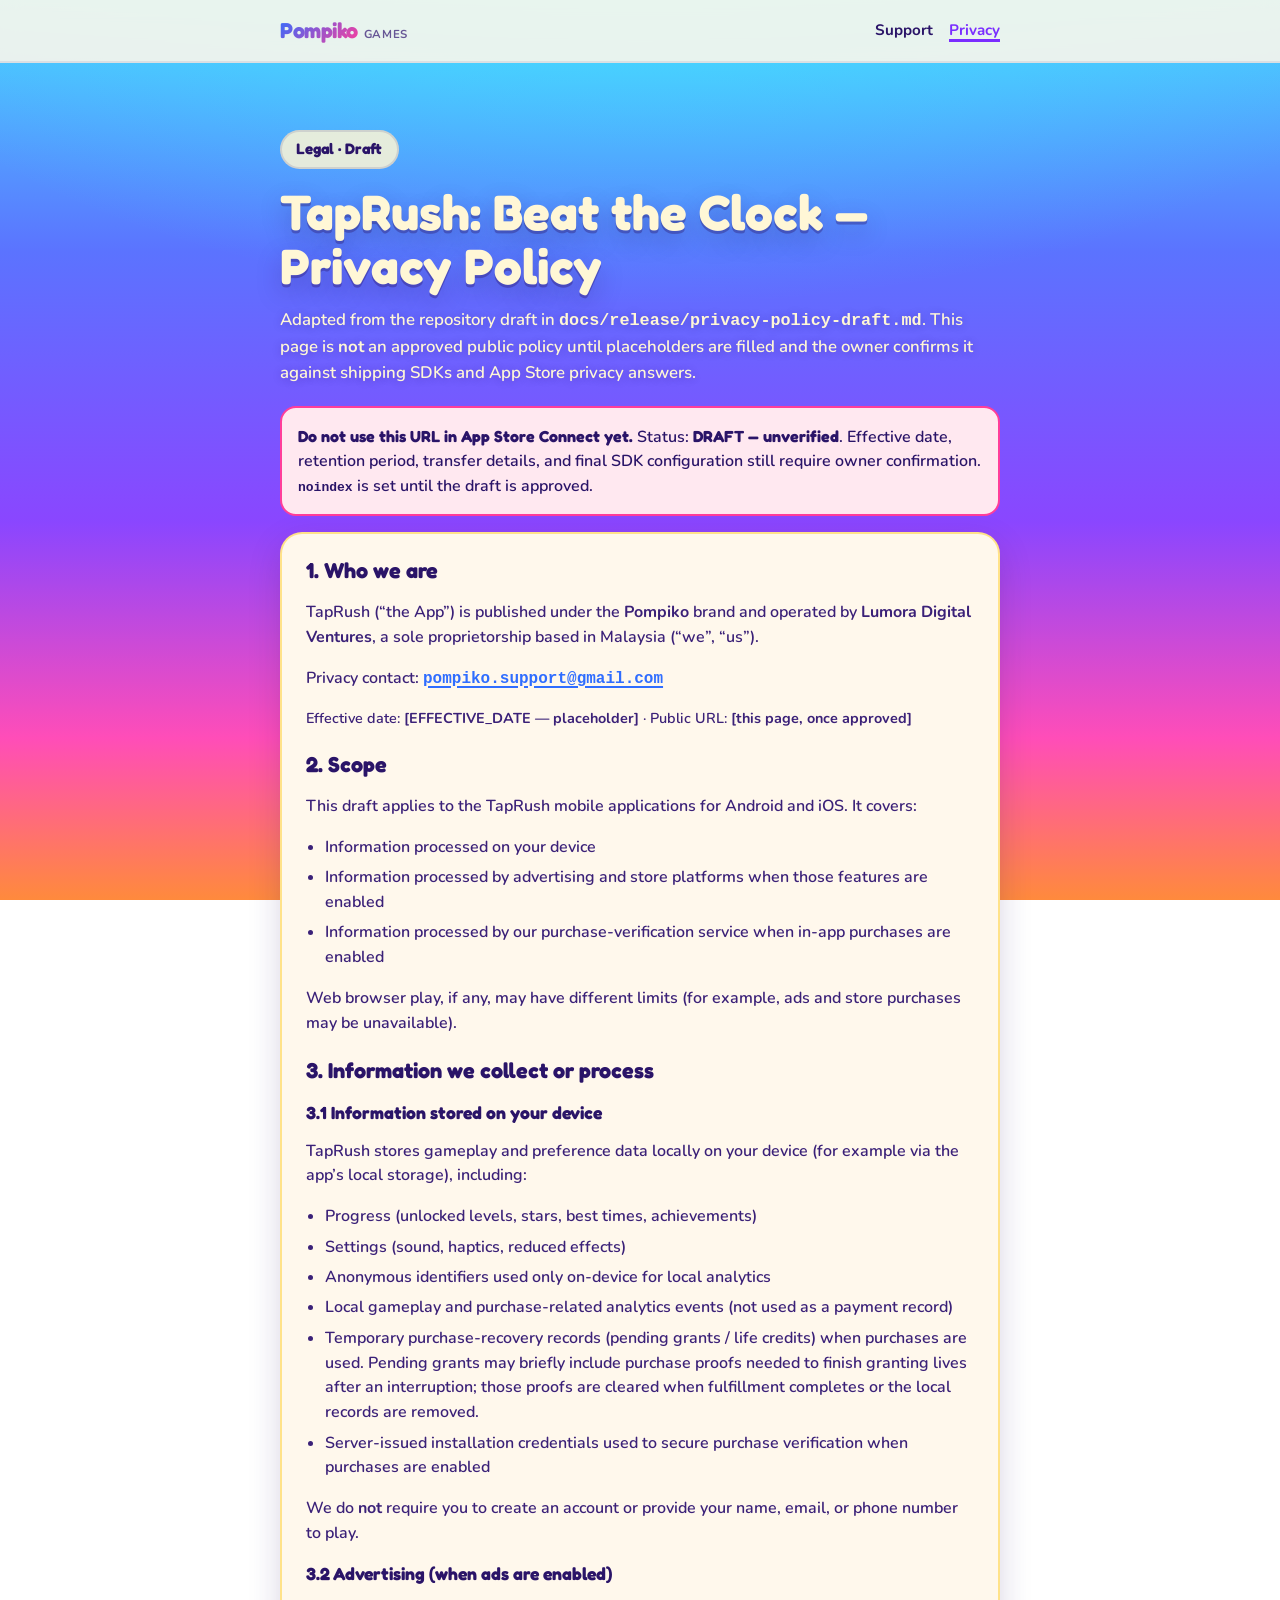
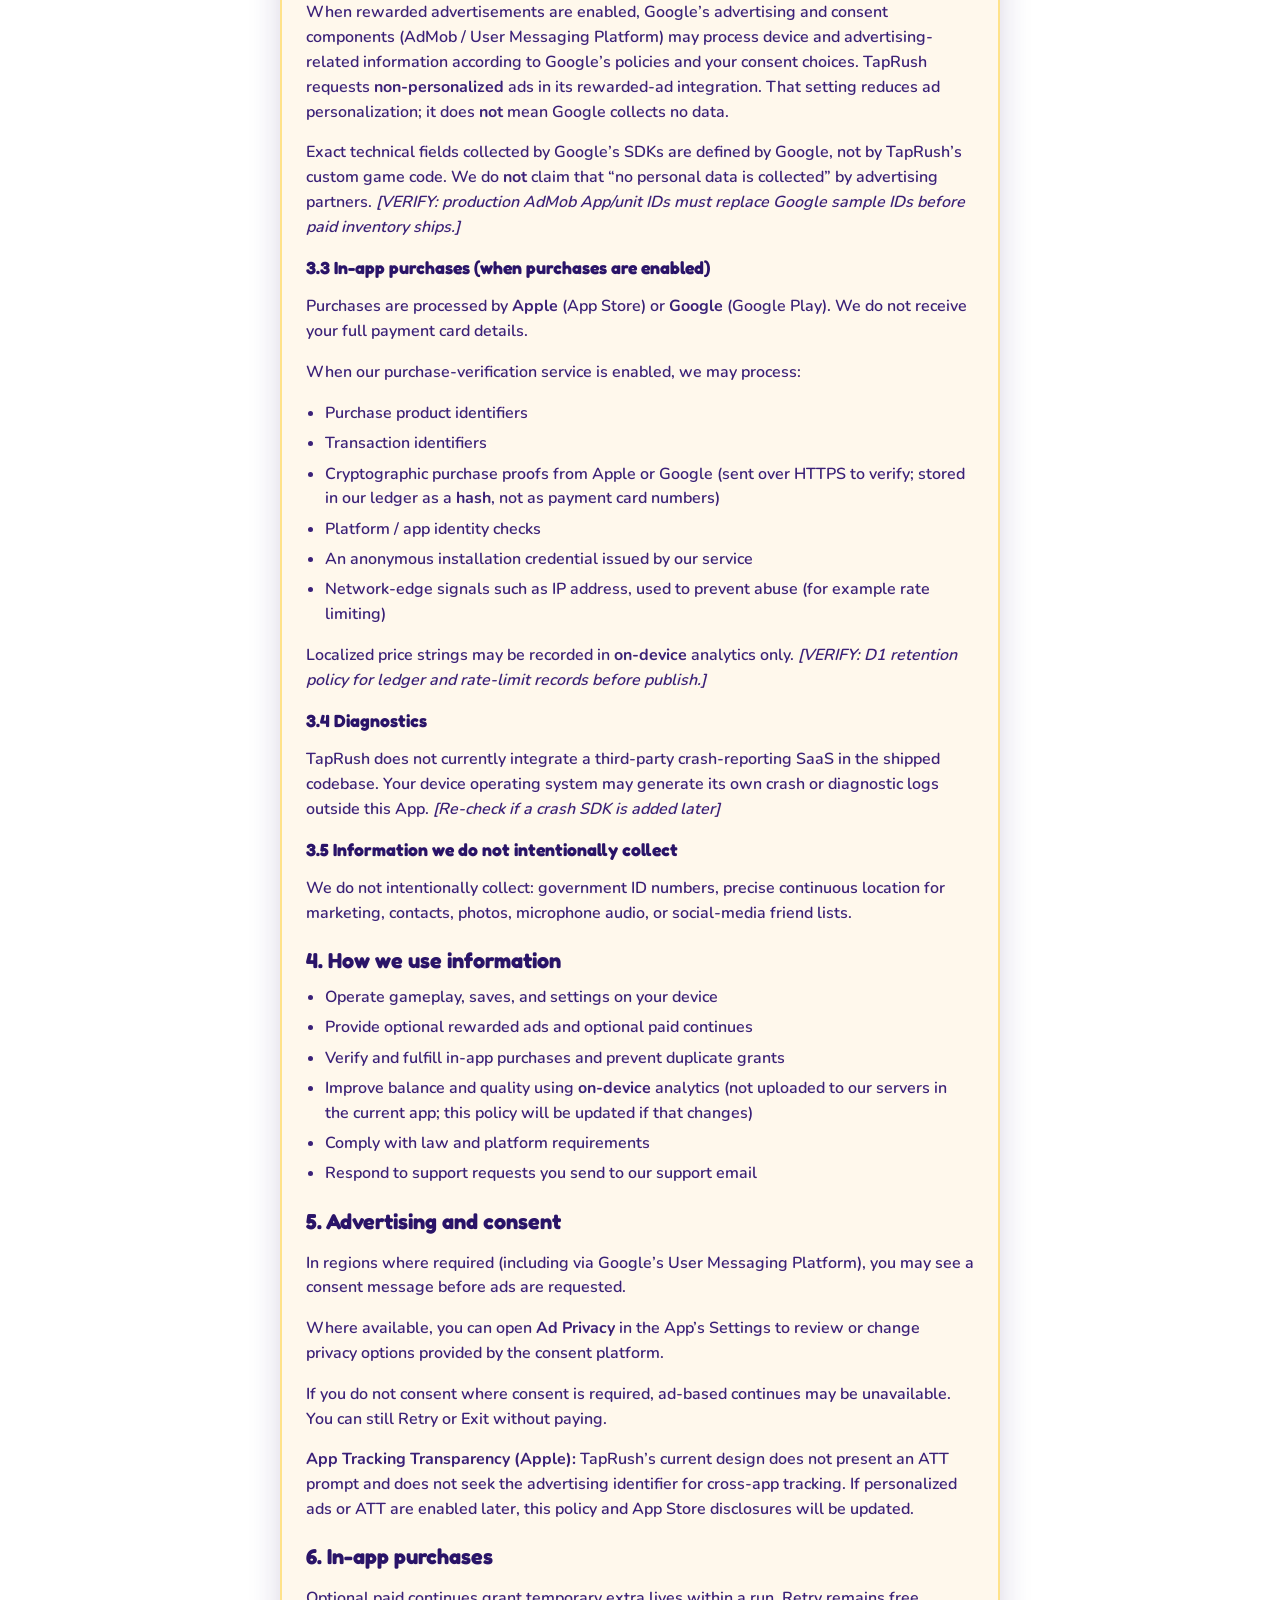
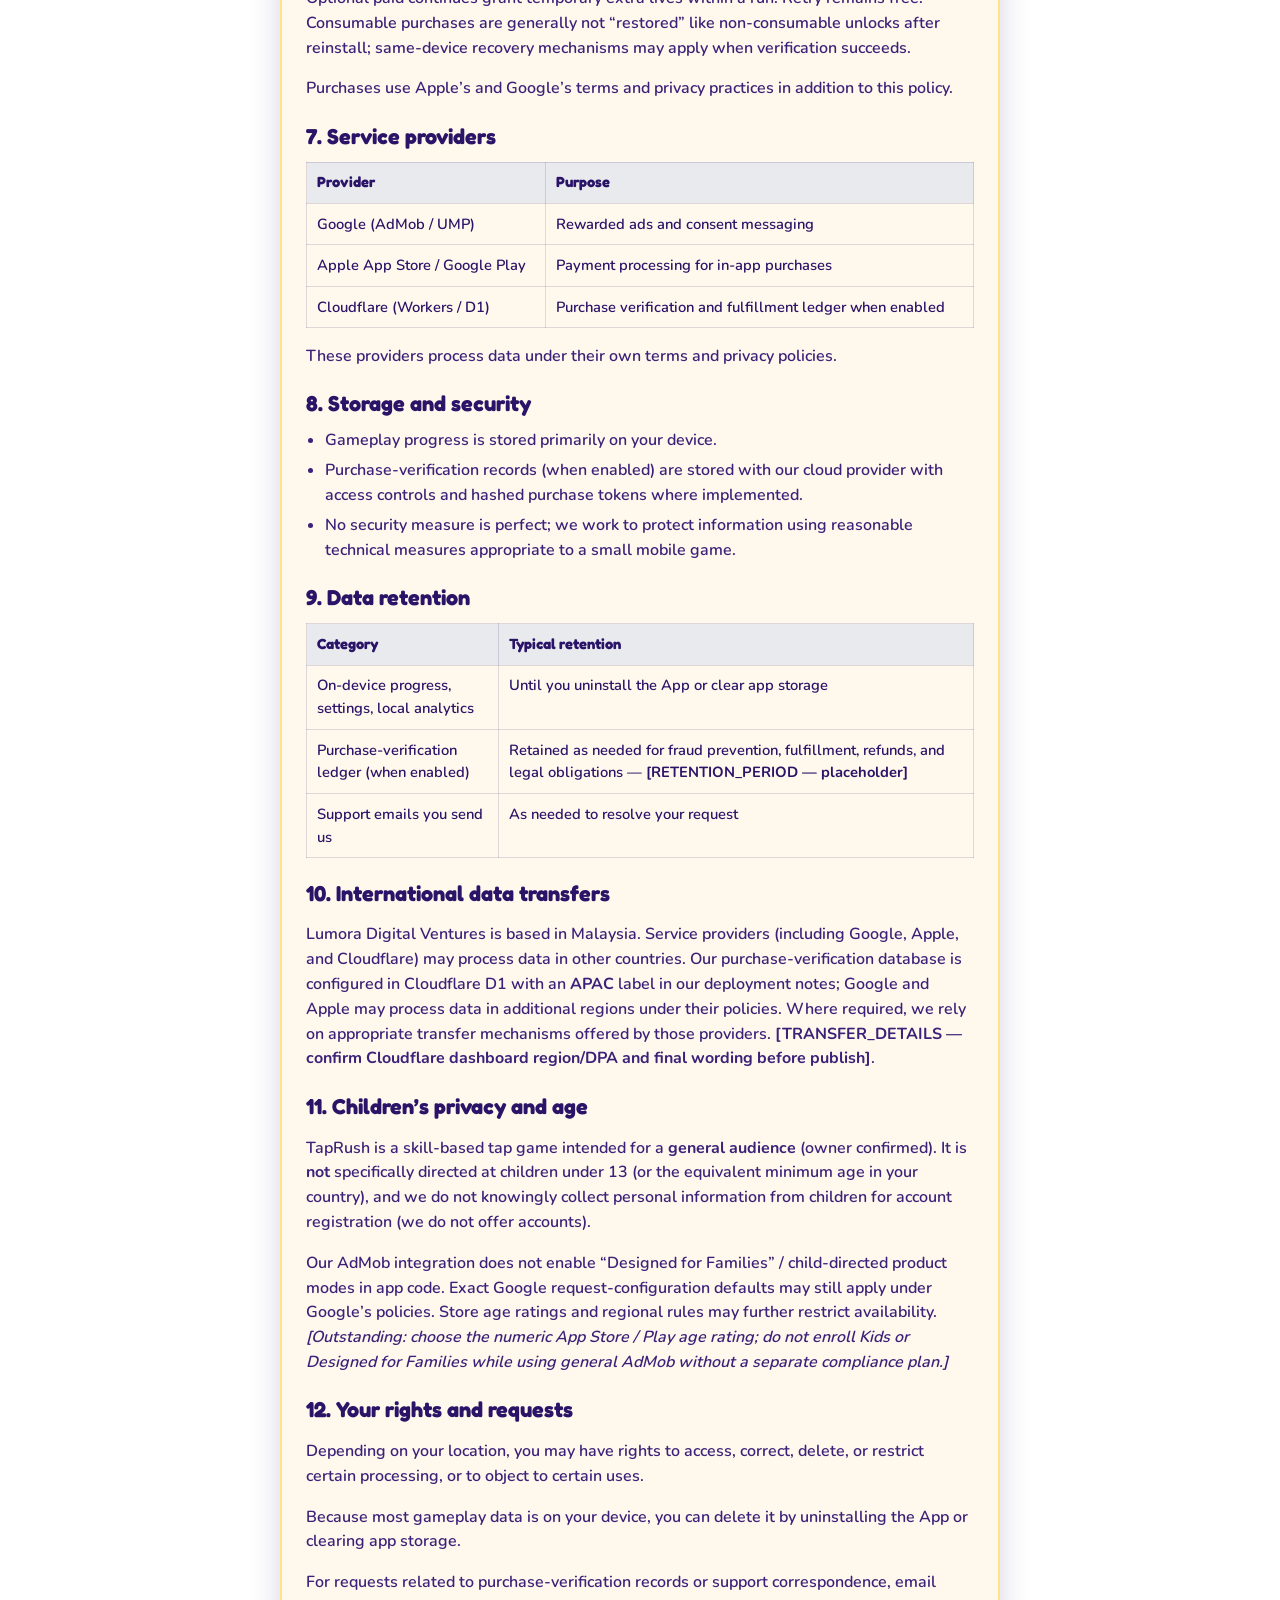
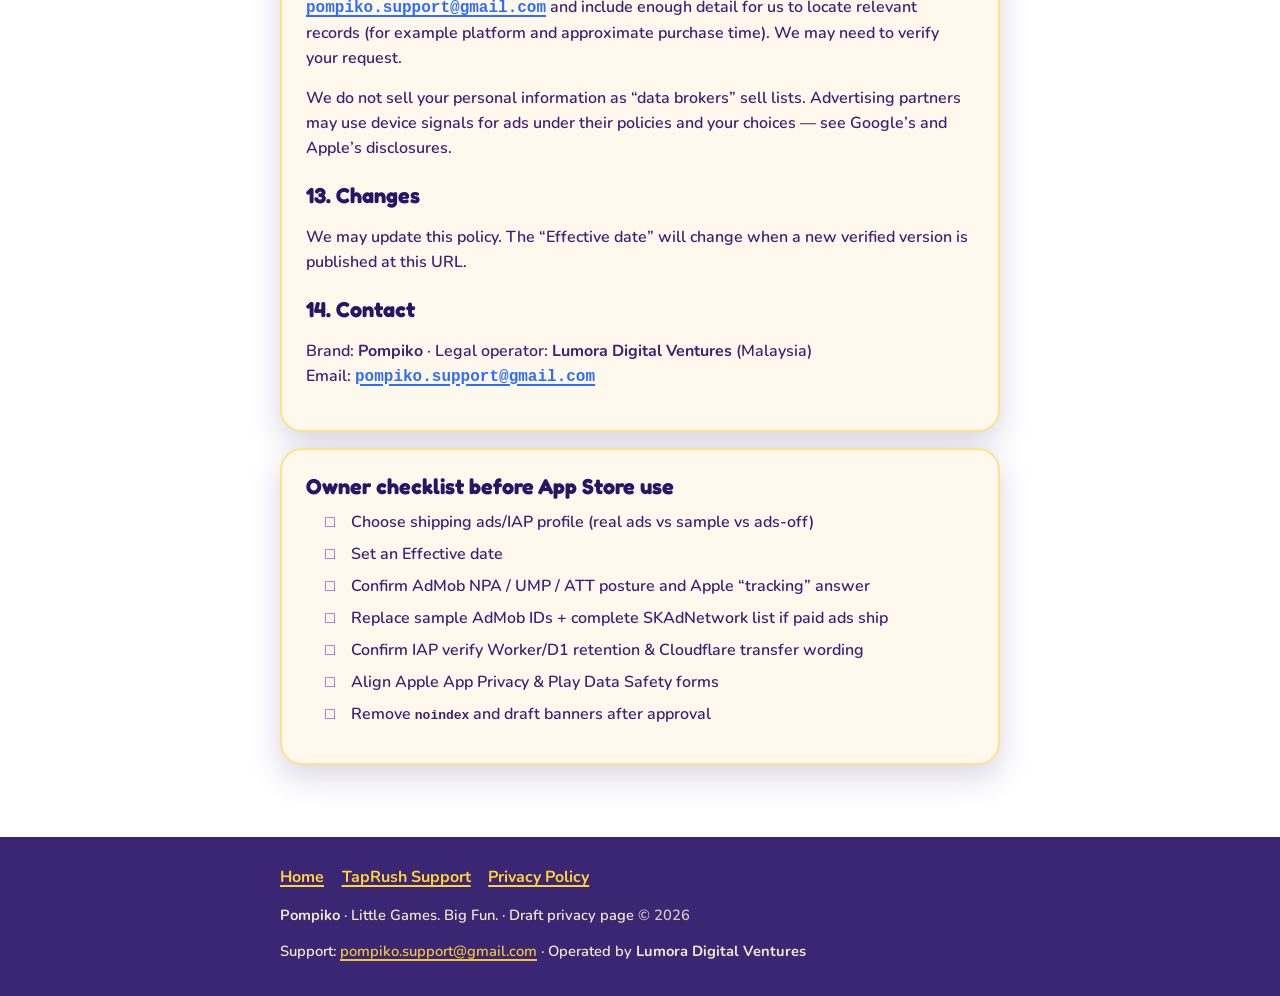
==== taprush/privacy/index.html @ 30554abe "Publish Pompiko public website for GitHub Pages" ====
<!doctype html>
<html lang="en" data-root="../../">
  <head>
    <meta charset="utf-8" />
    <meta name="viewport" content="width=device-width, initial-scale=1" />
    <title>TapRush Privacy Policy (Draft) | Pompiko</title>
    <meta
      name="description"
      content="Draft privacy policy for TapRush: Beat the Clock. Requires owner verification before App Store use."
    />
    <meta name="robots" content="noindex" />
    <meta name="theme-color" content="#4d78ff" />
    <link rel="icon" type="image/png" href="../../assets/img/favicon-48.png" />
    <link rel="apple-touch-icon" href="../../assets/img/taprush-icon-180.png" />
    <meta property="og:type" content="website" />
    <meta property="og:title" content="TapRush Privacy Policy (Draft)" />
    <meta
      property="og:description"
      content="Draft privacy disclosures for TapRush — not verified for App Store publication yet."
    />
    <meta property="og:image" content="../../assets/img/taprush-icon-512.png" />
    <meta name="twitter:card" content="summary" />
    <link rel="stylesheet" href="../../assets/css/site.css" />
  </head>
  <body>
    <a class="skip-link" href="#main">Skip to content</a>
    <header class="site-header">
      <div class="site-header__inner">
        <a class="brand" href="../../">
          <span class="brand__mark">Pompiko</span>
          <span class="brand__tag">Games</span>
        </a>
        <nav class="nav" aria-label="Primary">
          <a href="../support/">Support</a>
          <a href="./" aria-current="page">Privacy</a>
        </nav>
      </div>
    </header>

    <main id="main" class="wrap">
      <header class="hero" style="text-align: left; padding-bottom: 0">
        <p class="hero__eyebrow">Legal · Draft</p>
        <h1 class="page-title">TapRush: Beat the Clock — Privacy Policy</h1>
        <p class="lede">
          Adapted from the repository draft in <code>docs/release/privacy-policy-draft.md</code>.
          This page is <strong>not</strong> an approved public policy until placeholders are filled
          and the owner confirms it against shipping SDKs and App Store privacy answers.
        </p>
      </header>

      <div class="callout callout--danger" role="alert">
        <strong>Do not use this URL in App Store Connect yet.</strong>
        Status: <strong>DRAFT — unverified</strong>. Effective date, retention period, transfer
        details, and final SDK configuration still require owner confirmation.
        <code>noindex</code> is set until the draft is approved.
      </div>

      <section class="panel legal" aria-labelledby="policy-title">
        <h2 id="policy-title">1. Who we are</h2>
        <p>
          TapRush (“the App”) is published under the <strong>Pompiko</strong> brand and operated
          by <strong>Lumora Digital Ventures</strong>, a sole proprietorship based in Malaysia (“we”,
          “us”).
        </p>
        <p>
          Privacy contact:
          <a class="contact-email" href="mailto:pompiko.support@gmail.com"
            >pompiko.support@gmail.com</a
          >
        </p>
        <p class="meta-line">
          Effective date: <strong>[EFFECTIVE_DATE — placeholder]</strong> · Public URL:
          <strong>[this page, once approved]</strong>
        </p>

        <h2>2. Scope</h2>
        <p>This draft applies to the TapRush mobile applications for Android and iOS. It covers:</p>
        <ul>
          <li>Information processed on your device</li>
          <li>
            Information processed by advertising and store platforms when those features are
            enabled
          </li>
          <li>
            Information processed by our purchase-verification service when in-app purchases are
            enabled
          </li>
        </ul>
        <p>
          Web browser play, if any, may have different limits (for example, ads and store purchases
          may be unavailable).
        </p>

        <h2>3. Information we collect or process</h2>
        <h3>3.1 Information stored on your device</h3>
        <p>
          TapRush stores gameplay and preference data locally on your device (for example via the
          app’s local storage), including:
        </p>
        <ul>
          <li>Progress (unlocked levels, stars, best times, achievements)</li>
          <li>Settings (sound, haptics, reduced effects)</li>
          <li>Anonymous identifiers used only on-device for local analytics</li>
          <li>
            Local gameplay and purchase-related analytics events (not used as a payment record)
          </li>
          <li>
            Temporary purchase-recovery records (pending grants / life credits) when purchases are
            used. Pending grants may briefly include purchase proofs needed to finish granting
            lives after an interruption; those proofs are cleared when fulfillment completes or the
            local records are removed.
          </li>
          <li>
            Server-issued installation credentials used to secure purchase verification when
            purchases are enabled
          </li>
        </ul>
        <p>
          We do <strong>not</strong> require you to create an account or provide your name, email,
          or phone number to play.
        </p>

        <h3>3.2 Advertising (when ads are enabled)</h3>
        <p>
          When rewarded advertisements are enabled, Google’s advertising and consent components
          (AdMob / User Messaging Platform) may process device and advertising-related information
          according to Google’s policies and your consent choices. TapRush requests
          <strong>non-personalized</strong> ads in its rewarded-ad integration. That setting
          reduces ad personalization; it does <strong>not</strong> mean Google collects no data.
        </p>
        <p>
          Exact technical fields collected by Google’s SDKs are defined by Google, not by
          TapRush’s custom game code. We do <strong>not</strong> claim that “no personal data is
          collected” by advertising partners.
          <em
            >[VERIFY: production AdMob App/unit IDs must replace Google sample IDs before paid
            inventory ships.]</em
          >
        </p>

        <h3>3.3 In-app purchases (when purchases are enabled)</h3>
        <p>
          Purchases are processed by <strong>Apple</strong> (App Store) or
          <strong>Google</strong> (Google Play). We do not receive your full payment card details.
        </p>
        <p>When our purchase-verification service is enabled, we may process:</p>
        <ul>
          <li>Purchase product identifiers</li>
          <li>Transaction identifiers</li>
          <li>
            Cryptographic purchase proofs from Apple or Google (sent over HTTPS to verify; stored
            in our ledger as a <strong>hash</strong>, not as payment card numbers)
          </li>
          <li>Platform / app identity checks</li>
          <li>An anonymous installation credential issued by our service</li>
          <li>
            Network-edge signals such as IP address, used to prevent abuse (for example rate
            limiting)
          </li>
        </ul>
        <p>
          Localized price strings may be recorded in <strong>on-device</strong> analytics only.
          <em>[VERIFY: D1 retention policy for ledger and rate-limit records before publish.]</em>
        </p>

        <h3>3.4 Diagnostics</h3>
        <p>
          TapRush does not currently integrate a third-party crash-reporting SaaS in the shipped
          codebase. Your device operating system may generate its own crash or diagnostic logs
          outside this App. <em>[Re-check if a crash SDK is added later]</em>
        </p>

        <h3>3.5 Information we do not intentionally collect</h3>
        <p>
          We do not intentionally collect: government ID numbers, precise continuous location for
          marketing, contacts, photos, microphone audio, or social-media friend lists.
        </p>

        <h2>4. How we use information</h2>
        <ul>
          <li>Operate gameplay, saves, and settings on your device</li>
          <li>Provide optional rewarded ads and optional paid continues</li>
          <li>Verify and fulfill in-app purchases and prevent duplicate grants</li>
          <li>
            Improve balance and quality using <strong>on-device</strong> analytics (not uploaded to
            our servers in the current app; this policy will be updated if that changes)
          </li>
          <li>Comply with law and platform requirements</li>
          <li>Respond to support requests you send to our support email</li>
        </ul>

        <h2>5. Advertising and consent</h2>
        <p>
          In regions where required (including via Google’s User Messaging Platform), you may see a
          consent message before ads are requested.
        </p>
        <p>
          Where available, you can open <strong>Ad Privacy</strong> in the App’s Settings to review
          or change privacy options provided by the consent platform.
        </p>
        <p>
          If you do not consent where consent is required, ad-based continues may be unavailable.
          You can still Retry or Exit without paying.
        </p>
        <p>
          <strong>App Tracking Transparency (Apple):</strong> TapRush’s current design does not
          present an ATT prompt and does not seek the advertising identifier for cross-app
          tracking. If personalized ads or ATT are enabled later, this policy and App Store
          disclosures will be updated.
        </p>

        <h2>6. In-app purchases</h2>
        <p>
          Optional paid continues grant temporary extra lives within a run. Retry remains free.
          Consumable purchases are generally not “restored” like non-consumable unlocks after
          reinstall; same-device recovery mechanisms may apply when verification succeeds.
        </p>
        <p>
          Purchases use Apple’s and Google’s terms and privacy practices in addition to this policy.
        </p>

        <h2>7. Service providers</h2>
        <table>
          <thead>
            <tr>
              <th>Provider</th>
              <th>Purpose</th>
            </tr>
          </thead>
          <tbody>
            <tr>
              <td>Google (AdMob / UMP)</td>
              <td>Rewarded ads and consent messaging</td>
            </tr>
            <tr>
              <td>Apple App Store / Google Play</td>
              <td>Payment processing for in-app purchases</td>
            </tr>
            <tr>
              <td>Cloudflare (Workers / D1)</td>
              <td>Purchase verification and fulfillment ledger when enabled</td>
            </tr>
          </tbody>
        </table>
        <p>These providers process data under their own terms and privacy policies.</p>

        <h2>8. Storage and security</h2>
        <ul>
          <li>Gameplay progress is stored primarily on your device.</li>
          <li>
            Purchase-verification records (when enabled) are stored with our cloud provider with
            access controls and hashed purchase tokens where implemented.
          </li>
          <li>
            No security measure is perfect; we work to protect information using reasonable
            technical measures appropriate to a small mobile game.
          </li>
        </ul>

        <h2>9. Data retention</h2>
        <table>
          <thead>
            <tr>
              <th>Category</th>
              <th>Typical retention</th>
            </tr>
          </thead>
          <tbody>
            <tr>
              <td>On-device progress, settings, local analytics</td>
              <td>Until you uninstall the App or clear app storage</td>
            </tr>
            <tr>
              <td>Purchase-verification ledger (when enabled)</td>
              <td>
                Retained as needed for fraud prevention, fulfillment, refunds, and legal
                obligations —
                <strong>[RETENTION_PERIOD — placeholder]</strong>
              </td>
            </tr>
            <tr>
              <td>Support emails you send us</td>
              <td>As needed to resolve your request</td>
            </tr>
          </tbody>
        </table>

        <h2>10. International data transfers</h2>
        <p>
          Lumora Digital Ventures is based in Malaysia. Service providers (including Google, Apple, and
          Cloudflare) may process data in other countries. Our purchase-verification database is
          configured in Cloudflare D1 with an <strong>APAC</strong> label in our deployment notes;
          Google and Apple may process data in additional regions under their policies. Where
          required, we rely on appropriate transfer mechanisms offered by those providers.
          <strong
            >[TRANSFER_DETAILS — confirm Cloudflare dashboard region/DPA and final wording before
            publish]</strong
          >.
        </p>

        <h2>11. Children’s privacy and age</h2>
        <p>
          TapRush is a skill-based tap game intended for a <strong>general audience</strong> (owner
          confirmed). It is <strong>not</strong> specifically directed at children under 13 (or the
          equivalent minimum age in your country), and we do not knowingly collect personal
          information from children for account registration (we do not offer accounts).
        </p>
        <p>
          Our AdMob integration does not enable “Designed for Families” / child-directed product
          modes in app code. Exact Google request-configuration defaults may still apply under
          Google’s policies. Store age ratings and regional rules may further restrict availability.
          <em
            >[Outstanding: choose the numeric App Store / Play age rating; do not enroll Kids or
            Designed for Families while using general AdMob without a separate compliance plan.]</em
          >
        </p>

        <h2>12. Your rights and requests</h2>
        <p>
          Depending on your location, you may have rights to access, correct, delete, or restrict
          certain processing, or to object to certain uses.
        </p>
        <p>
          Because most gameplay data is on your device, you can delete it by uninstalling the App
          or clearing app storage.
        </p>
        <p>
          For requests related to purchase-verification records or support correspondence, email
          <a class="contact-email" href="mailto:pompiko.support@gmail.com"
            >pompiko.support@gmail.com</a
          >
          and include enough detail for us to locate relevant records (for example platform and
          approximate purchase time). We may need to verify your request.
        </p>
        <p>
          We do not sell your personal information as “data brokers” sell lists. Advertising
          partners may use device signals for ads under their policies and your choices — see
          Google’s and Apple’s disclosures.
        </p>

        <h2>13. Changes</h2>
        <p>
          We may update this policy. The “Effective date” will change when a new verified version
          is published at this URL.
        </p>

        <h2>14. Contact</h2>
        <p>
          Brand: <strong>Pompiko</strong> · Legal operator:
          <strong>Lumora Digital Ventures</strong> (Malaysia)<br />
          Email:
          <a class="contact-email" href="mailto:pompiko.support@gmail.com"
            >pompiko.support@gmail.com</a
          >
        </p>
      </section>

      <section class="panel" aria-labelledby="owner-checklist-title">
        <h2 id="owner-checklist-title">Owner checklist before App Store use</h2>
        <ul class="checklist">
          <li>Choose shipping ads/IAP profile (real ads vs sample vs ads-off)</li>
          <li>Set an Effective date</li>
          <li>Confirm AdMob NPA / UMP / ATT posture and Apple “tracking” answer</li>
          <li>Replace sample AdMob IDs + complete SKAdNetwork list if paid ads ship</li>
          <li>Confirm IAP verify Worker/D1 retention &amp; Cloudflare transfer wording</li>
          <li>Align Apple App Privacy &amp; Play Data Safety forms</li>
          <li>Remove <code>noindex</code> and draft banners after approval</li>
        </ul>
      </section>
    </main>

    <footer class="site-footer">
      <div class="site-footer__inner">
        <nav aria-label="Footer">
          <a href="../../">Home</a>
          <a href="../support/">TapRush Support</a>
          <a href="./">Privacy Policy</a>
        </nav>
        <p>
          <strong>Pompiko</strong> · Little Games. Big Fun. · Draft privacy page
          <span class="muted">© <span id="year">2026</span></span>
        </p>
        <p class="muted">
          Support:
          <a href="mailto:pompiko.support@gmail.com">pompiko.support@gmail.com</a>
          · Operated by <strong>Lumora Digital Ventures</strong>
        </p>
      </div>
    </footer>
    <script src="../../assets/js/site.js" defer></script>
  </body>
</html>
---- assets/css/site.css ----
@font-face {
  font-family: "Fredoka";
  font-style: normal;
  font-weight: 600;
  font-display: swap;
  src: url("../fonts/fredoka-latin-600-normal.woff2") format("woff2");
}
@font-face {
  font-family: "Fredoka";
  font-style: normal;
  font-weight: 700;
  font-display: swap;
  src: url("../fonts/fredoka-latin-700-normal.woff2") format("woff2");
}
@font-face {
  font-family: "Nunito";
  font-style: normal;
  font-weight: 600;
  font-display: swap;
  src: url("../fonts/nunito-latin-600-normal.woff2") format("woff2");
}
@font-face {
  font-family: "Nunito";
  font-style: normal;
  font-weight: 700;
  font-display: swap;
  src: url("../fonts/nunito-latin-700-normal.woff2") format("woff2");
}
@font-face {
  font-family: "Nunito";
  font-style: normal;
  font-weight: 800;
  font-display: swap;
  src: url("../fonts/nunito-latin-800-normal.woff2") format("woff2");
}

:root {
  --cyan: #3cf4ff;
  --electric: #2f6dff;
  --violet: #7a2dff;
  --magenta: #ff3d9a;
  --gold: #ffd23a;
  --orange: #ff8a1a;
  --ink: #2a1468;
  --ink-soft: #3b2178;
  --cream: #fff7d6;
  --cream-panel: #fff8ec;
  --white: #ffffff;
  --ok: #1f8a4c;
  --warn-bg: #fff3cd;
  --warn-border: #e0a800;
  --warn-text: #5c4500;
  --danger-bg: #ffe8f0;
  --danger-border: #ff3d9a;
  --shadow: 0 12px 32px rgba(42, 20, 104, 0.18);
  --radius: 22px;
  --max: 720px;
  --font-display: "Fredoka", "Trebuchet MS", "Segoe UI", sans-serif;
  --font-body: "Nunito", "Trebuchet MS", "Segoe UI", sans-serif;
}

*,
*::before,
*::after {
  box-sizing: border-box;
}

html {
  scroll-behavior: smooth;
}

body {
  margin: 0;
  min-height: 100vh;
  font-family: var(--font-body);
  font-weight: 600;
  color: var(--ink);
  line-height: 1.55;
  background:
    radial-gradient(ellipse 120% 80% at 50% -10%, rgba(60, 244, 255, 0.55), transparent 55%),
    linear-gradient(180deg, #49d7ff 0%, #5b73ff 28%, #8a46ff 58%, #ff4db8 82%, #ff8a3c 100%);
  background-attachment: fixed;
}

img {
  max-width: 100%;
  height: auto;
  display: block;
}

a {
  color: var(--electric);
  text-decoration-thickness: 2px;
  text-underline-offset: 3px;
}

a:hover {
  color: var(--violet);
}

a:focus-visible,
button:focus-visible {
  outline: 3px solid var(--gold);
  outline-offset: 3px;
}

.skip-link {
  position: absolute;
  left: -999px;
  top: 0;
  background: var(--ink);
  color: var(--cream);
  padding: 0.6rem 1rem;
  z-index: 100;
  border-radius: 0 0 8px 0;
}

.skip-link:focus {
  left: 0;
}

.site-header {
  position: sticky;
  top: 0;
  z-index: 40;
  backdrop-filter: blur(10px);
  background: rgba(255, 248, 236, 0.88);
  border-bottom: 2px solid rgba(42, 20, 104, 0.08);
}

.site-header__inner,
.site-footer__inner,
.wrap {
  width: min(100% - 2rem, var(--max));
  margin-inline: auto;
}

.site-header__inner {
  display: flex;
  align-items: center;
  justify-content: space-between;
  gap: 1rem;
  padding: 0.85rem 0;
}

.brand {
  display: inline-flex;
  align-items: baseline;
  gap: 0.35rem;
  text-decoration: none;
  color: var(--ink);
}

.brand__mark {
  font-family: var(--font-display);
  font-weight: 700;
  font-size: 1.35rem;
  letter-spacing: -0.02em;
  background: linear-gradient(135deg, var(--electric), var(--magenta));
  -webkit-background-clip: text;
  background-clip: text;
  color: transparent;
}

.brand__tag {
  font-size: 0.72rem;
  font-weight: 700;
  color: var(--ink-soft);
  opacity: 0.75;
  text-transform: uppercase;
  letter-spacing: 0.06em;
}

.nav {
  display: flex;
  flex-wrap: wrap;
  gap: 0.65rem 1rem;
  font-weight: 700;
  font-size: 0.95rem;
}

.nav a {
  color: var(--ink);
  text-decoration: none;
}

.nav a:hover,
.nav a[aria-current="page"] {
  color: var(--violet);
  text-decoration: underline;
  text-decoration-thickness: 3px;
  text-underline-offset: 4px;
}

main {
  padding: 1.75rem 0 3.5rem;
}

.hero {
  text-align: center;
  padding: 1.5rem 0 0.5rem;
}

.hero__eyebrow {
  display: inline-block;
  font-family: var(--font-display);
  font-weight: 700;
  font-size: 0.95rem;
  color: var(--ink);
  background: rgba(255, 247, 214, 0.85);
  border: 2px solid rgba(42, 20, 104, 0.12);
  border-radius: 999px;
  padding: 0.35rem 0.9rem;
  margin-bottom: 1rem;
}

.hero h1 {
  font-family: var(--font-display);
  font-weight: 700;
  font-size: clamp(2.1rem, 7vw, 3.1rem);
  line-height: 1.1;
  margin: 0 0 0.85rem;
  color: var(--cream);
  text-shadow:
    0 3px 0 rgba(42, 20, 104, 0.35),
    0 10px 24px rgba(42, 20, 104, 0.25);
}

.hero__sub {
  margin: 0 auto 1.75rem;
  max-width: 34rem;
  font-size: 1.08rem;
  color: var(--cream);
  text-shadow: 0 2px 10px rgba(42, 20, 104, 0.35);
}

.panel {
  background: var(--cream-panel);
  border-radius: var(--radius);
  box-shadow: var(--shadow);
  border: 2px solid rgba(255, 210, 58, 0.55);
  padding: 1.25rem 1.2rem;
  margin: 1rem 0;
}

.panel--tight {
  padding: 1rem;
}

.game-card {
  display: grid;
  grid-template-columns: 88px 1fr;
  gap: 1rem;
  align-items: center;
}

.game-card__icon {
  width: 88px;
  height: 88px;
  border-radius: 22px;
  box-shadow: 0 8px 18px rgba(42, 20, 104, 0.2);
  background: var(--white);
}

.game-card h2 {
  font-family: var(--font-display);
  font-size: 1.35rem;
  margin: 0 0 0.35rem;
  line-height: 1.2;
}

.game-card p {
  margin: 0 0 0.85rem;
  color: var(--ink-soft);
  font-size: 0.98rem;
}

.actions {
  display: flex;
  flex-wrap: wrap;
  gap: 0.6rem;
}

.btn {
  display: inline-flex;
  align-items: center;
  justify-content: center;
  gap: 0.35rem;
  font-family: var(--font-body);
  font-weight: 800;
  font-size: 0.95rem;
  border-radius: 999px;
  padding: 0.7rem 1.15rem;
  text-decoration: none;
  border: 2px solid transparent;
  cursor: pointer;
  transition: transform 0.12s ease, box-shadow 0.12s ease;
}

.btn:hover {
  transform: translateY(-1px);
}

.btn--primary {
  background: linear-gradient(180deg, #ffe066, var(--gold) 40%, var(--orange));
  color: var(--ink);
  box-shadow: 0 6px 0 rgba(42, 20, 104, 0.18);
}

.btn--secondary {
  background: linear-gradient(180deg, #6ea8ff, var(--electric));
  color: var(--white);
  box-shadow: 0 6px 0 rgba(42, 20, 104, 0.18);
}

.btn--ghost {
  background: rgba(255, 255, 255, 0.55);
  color: var(--ink);
  border-color: rgba(42, 20, 104, 0.15);
}

.page-title {
  font-family: var(--font-display);
  font-size: clamp(1.7rem, 5vw, 2.25rem);
  line-height: 1.15;
  margin: 0 0 0.75rem;
  color: var(--cream);
  text-shadow: 0 3px 0 rgba(42, 20, 104, 0.3);
}

.lede {
  color: var(--cream);
  text-shadow: 0 1px 8px rgba(42, 20, 104, 0.3);
  margin: 0 0 1.25rem;
  font-size: 1.05rem;
}

.panel h2,
.panel h3 {
  font-family: var(--font-display);
  margin: 0 0 0.65rem;
  line-height: 1.2;
}

.panel h2 {
  font-size: 1.35rem;
}

.panel h3 {
  font-size: 1.1rem;
  margin-top: 1.1rem;
}

.panel p,
.panel li {
  color: var(--ink-soft);
}

.panel ul {
  padding-left: 1.2rem;
  margin: 0.4rem 0 0.8rem;
}

.panel li + li {
  margin-top: 0.35rem;
}

.faq details {
  border: 2px solid rgba(42, 20, 104, 0.1);
  border-radius: 16px;
  background: rgba(255, 255, 255, 0.55);
  padding: 0.85rem 1rem;
  margin: 0.65rem 0;
}

.faq summary {
  font-family: var(--font-display);
  font-weight: 700;
  cursor: pointer;
  list-style: none;
  color: var(--ink);
}

.faq summary::-webkit-details-marker {
  display: none;
}

.faq summary::before {
  content: "+";
  display: inline-block;
  width: 1.2rem;
  color: var(--violet);
  font-weight: 700;
}

.faq details[open] summary::before {
  content: "–";
}

.faq details p {
  margin: 0.65rem 0 0.15rem;
}

.callout {
  border-radius: 16px;
  padding: 0.95rem 1rem;
  margin: 1rem 0;
  border: 2px solid;
}

.callout--warn {
  background: var(--warn-bg);
  border-color: var(--warn-border);
  color: var(--warn-text);
}

.callout--danger {
  background: var(--danger-bg);
  border-color: var(--danger-border);
  color: var(--ink);
}

.callout strong {
  font-family: var(--font-display);
}

.contact-email {
  display: inline-block;
  font-family: ui-monospace, SFMono-Regular, Menlo, Consolas, monospace;
  font-weight: 700;
  color: var(--electric);
  text-decoration-thickness: 2px;
  text-underline-offset: 3px;
}

.contact-email:hover {
  color: var(--violet);
}

.checklist {
  list-style: none;
  padding: 0;
  margin: 0.5rem 0 0;
}

.checklist li {
  position: relative;
  padding-left: 1.6rem;
  margin: 0.45rem 0;
}

.checklist li::before {
  content: "□";
  position: absolute;
  left: 0;
  color: var(--violet);
  font-weight: 800;
}

.meta-line {
  font-size: 0.9rem;
  color: var(--ink-soft);
  margin: 0 0 1rem;
}

.site-footer {
  background: rgba(42, 20, 104, 0.92);
  color: var(--cream);
  padding: 1.75rem 0 2.25rem;
  margin-top: auto;
}

.site-footer a {
  color: var(--gold);
}

.site-footer__inner {
  display: grid;
  gap: 0.85rem;
}

.site-footer nav {
  display: flex;
  flex-wrap: wrap;
  gap: 0.75rem 1.1rem;
  font-weight: 700;
}

.site-footer p {
  margin: 0;
  font-size: 0.92rem;
  opacity: 0.92;
}

.legal h2 {
  margin-top: 1.4rem;
}

.legal h2:first-child {
  margin-top: 0;
}

.legal table {
  width: 100%;
  border-collapse: collapse;
  font-size: 0.92rem;
  margin: 0.75rem 0 1rem;
}

.legal th,
.legal td {
  border: 1px solid rgba(42, 20, 104, 0.15);
  padding: 0.55rem 0.6rem;
  text-align: left;
  vertical-align: top;
}

.legal th {
  background: rgba(47, 109, 255, 0.1);
  font-family: var(--font-display);
}

.muted {
  opacity: 0.85;
}

.center {
  text-align: center;
}

@media (min-width: 640px) {
  .game-card {
    grid-template-columns: 112px 1fr;
    gap: 1.25rem;
  }

  .game-card__icon {
    width: 112px;
    height: 112px;
    border-radius: 26px;
  }

  .panel {
    padding: 1.5rem 1.5rem;
  }
}
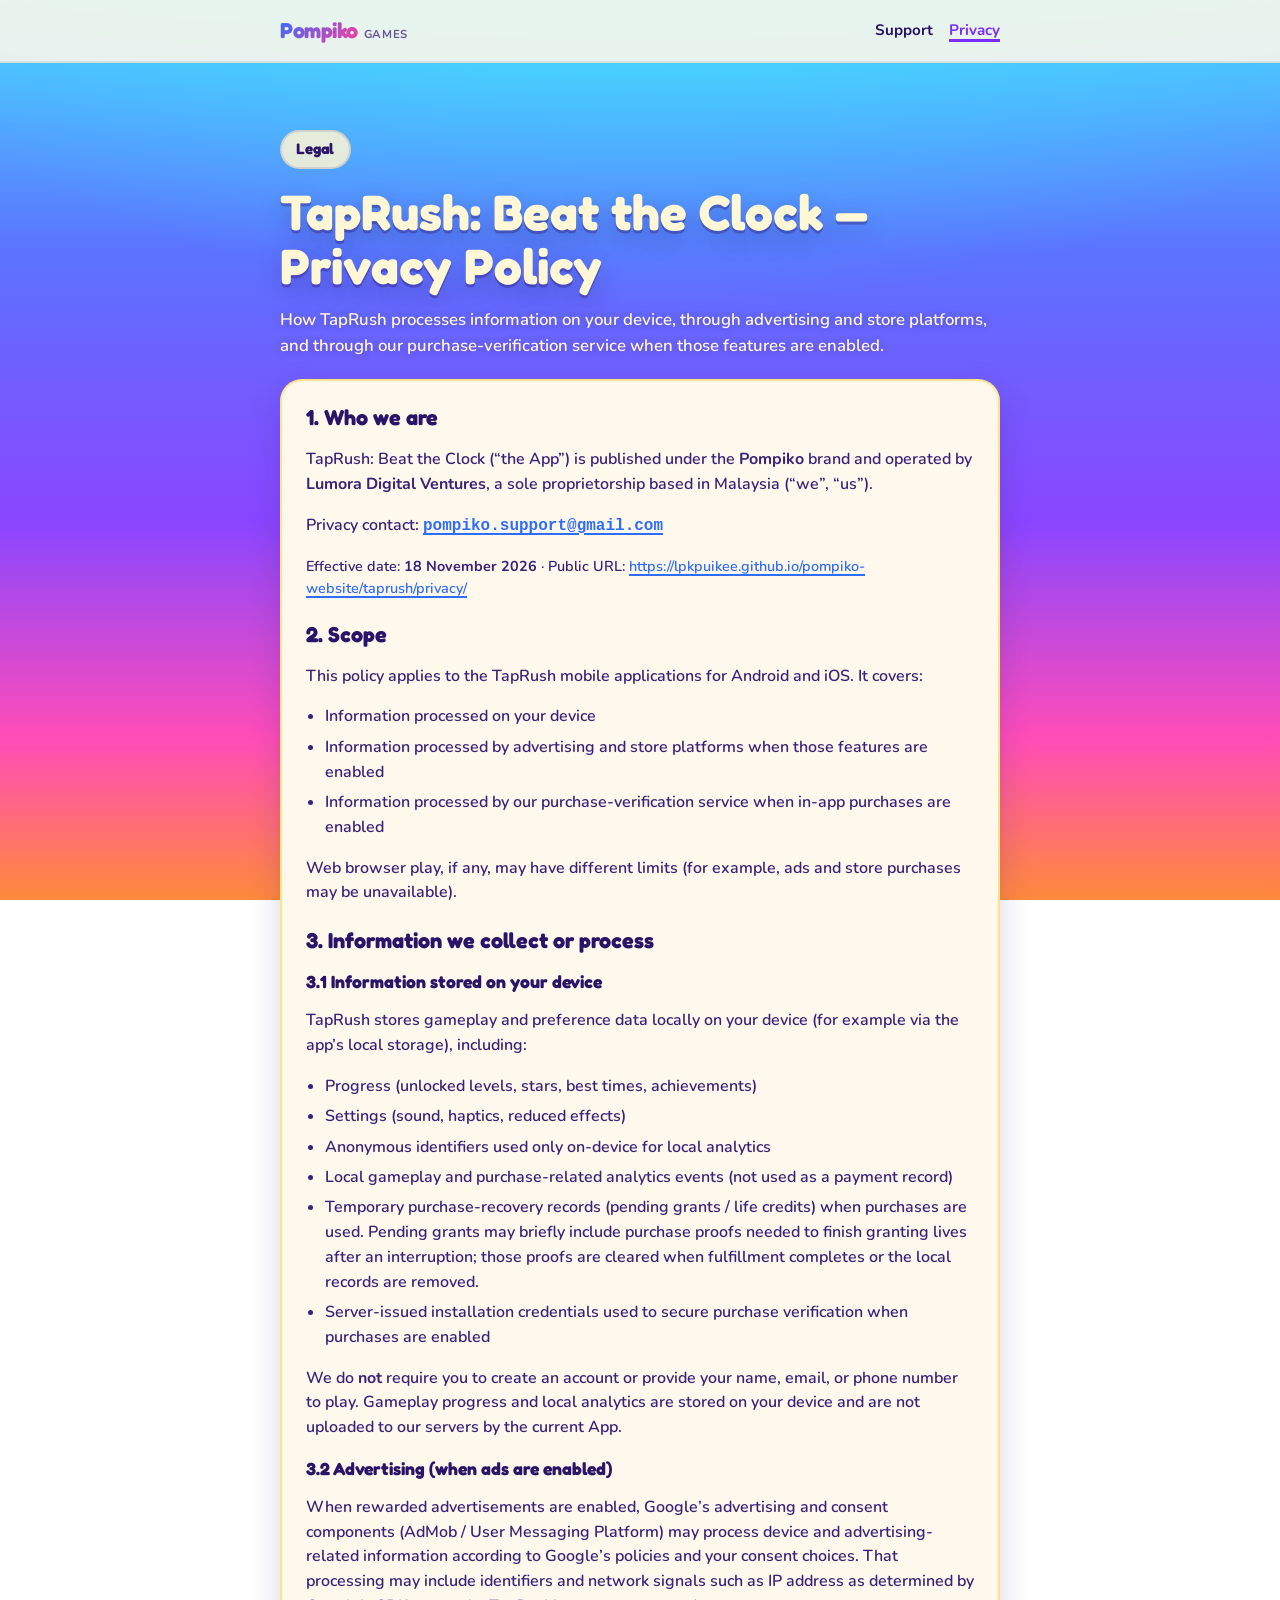
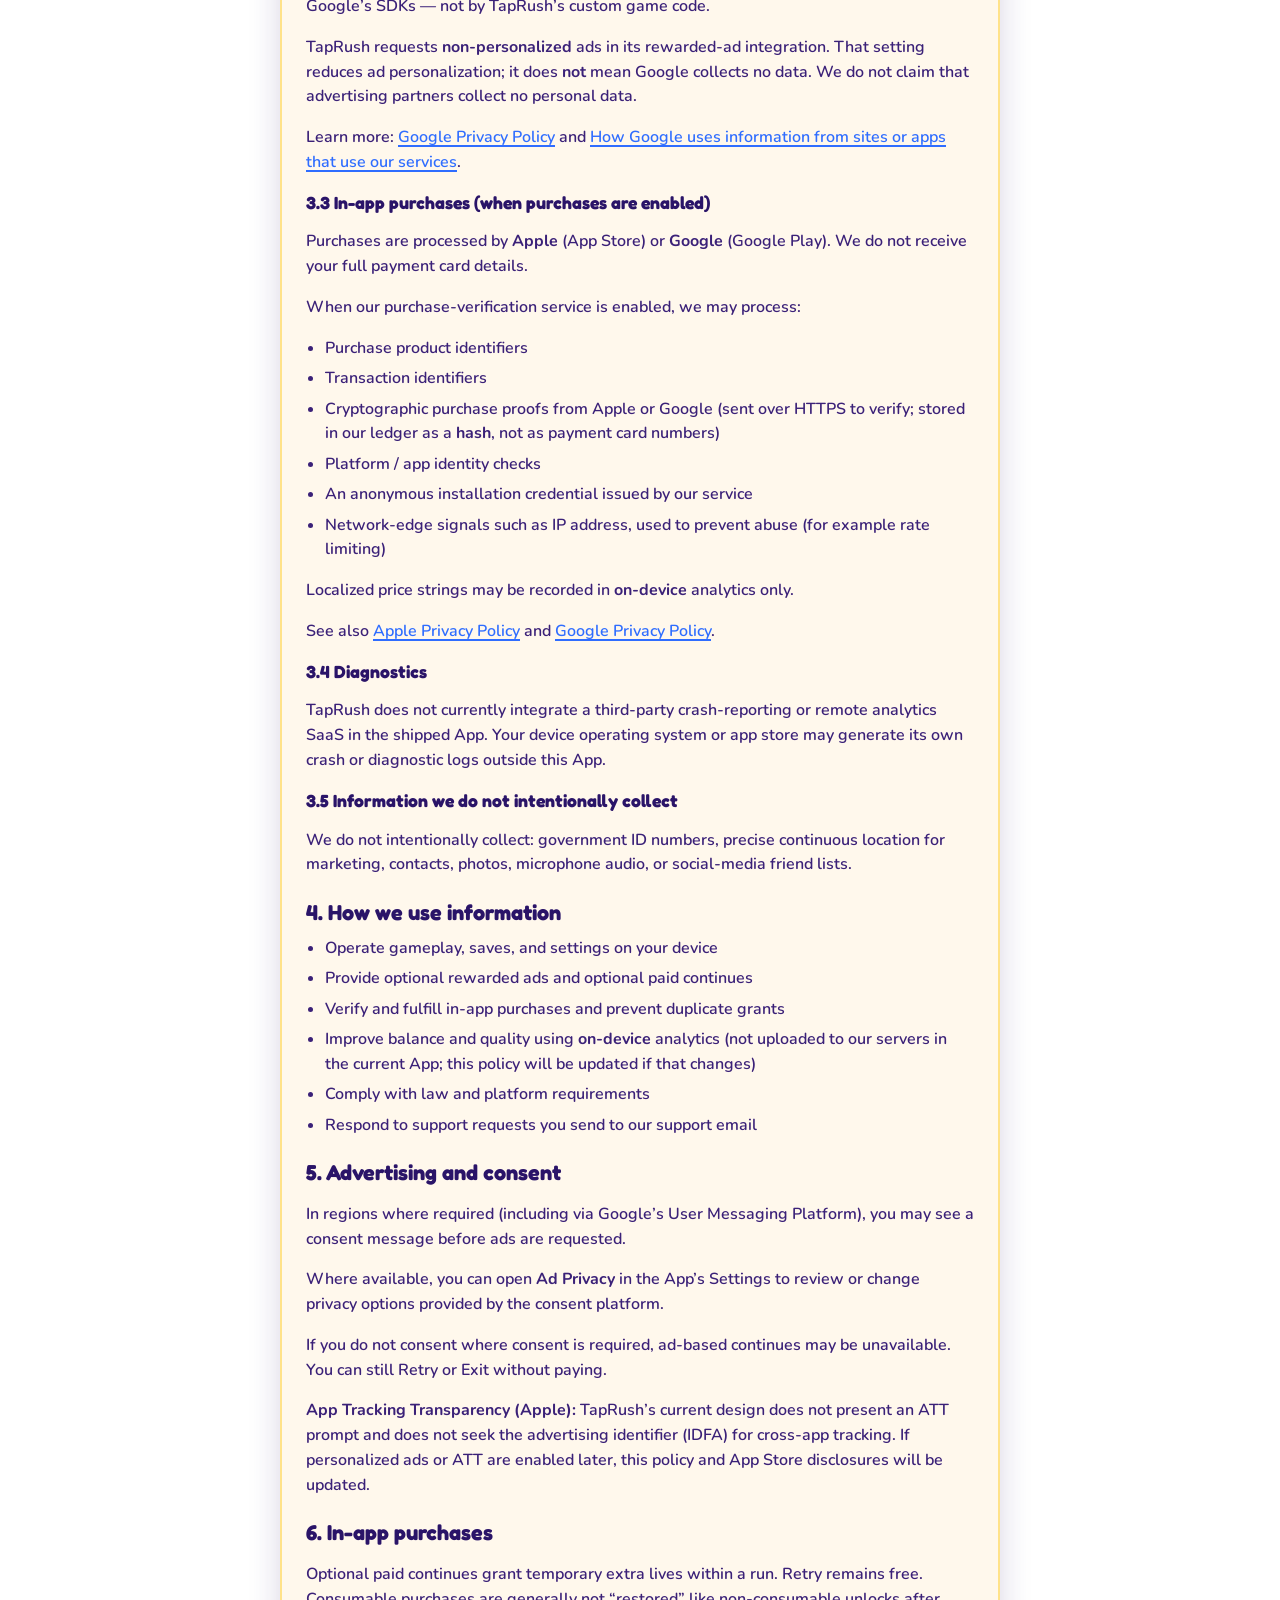
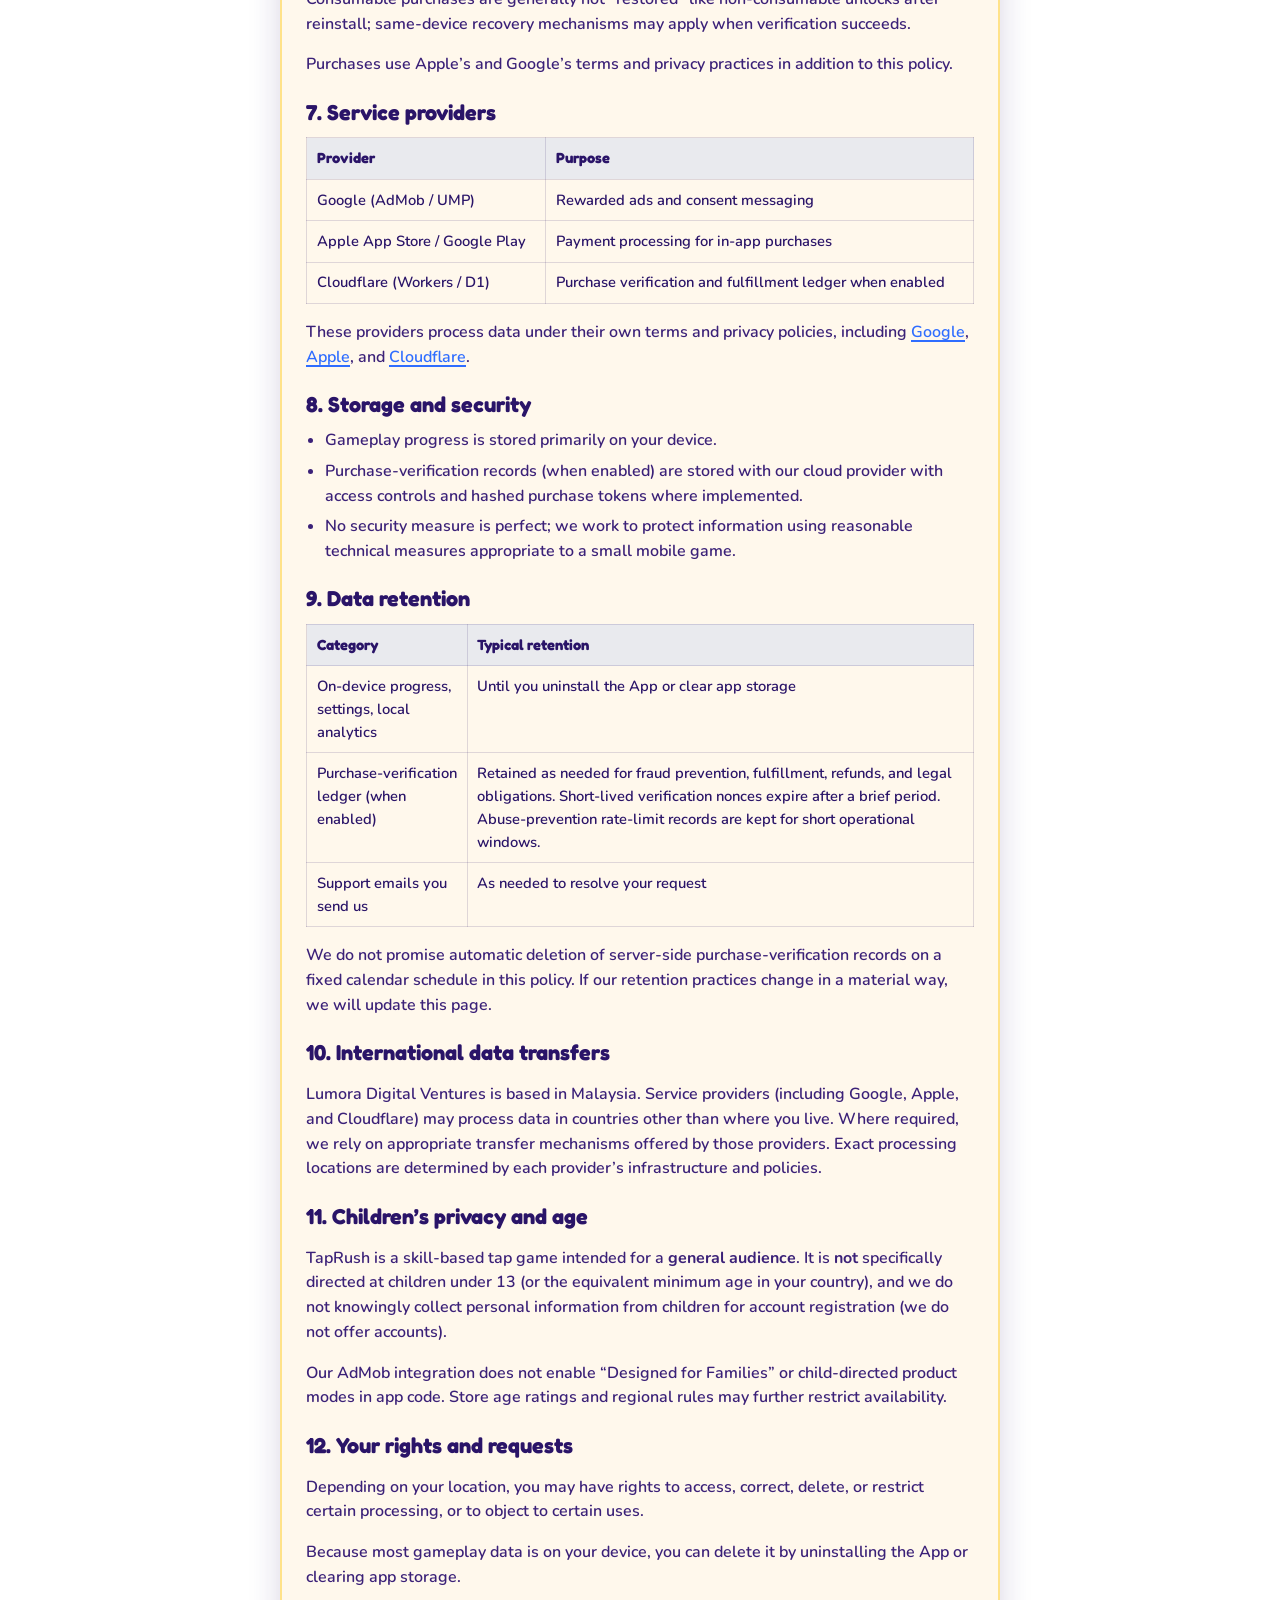
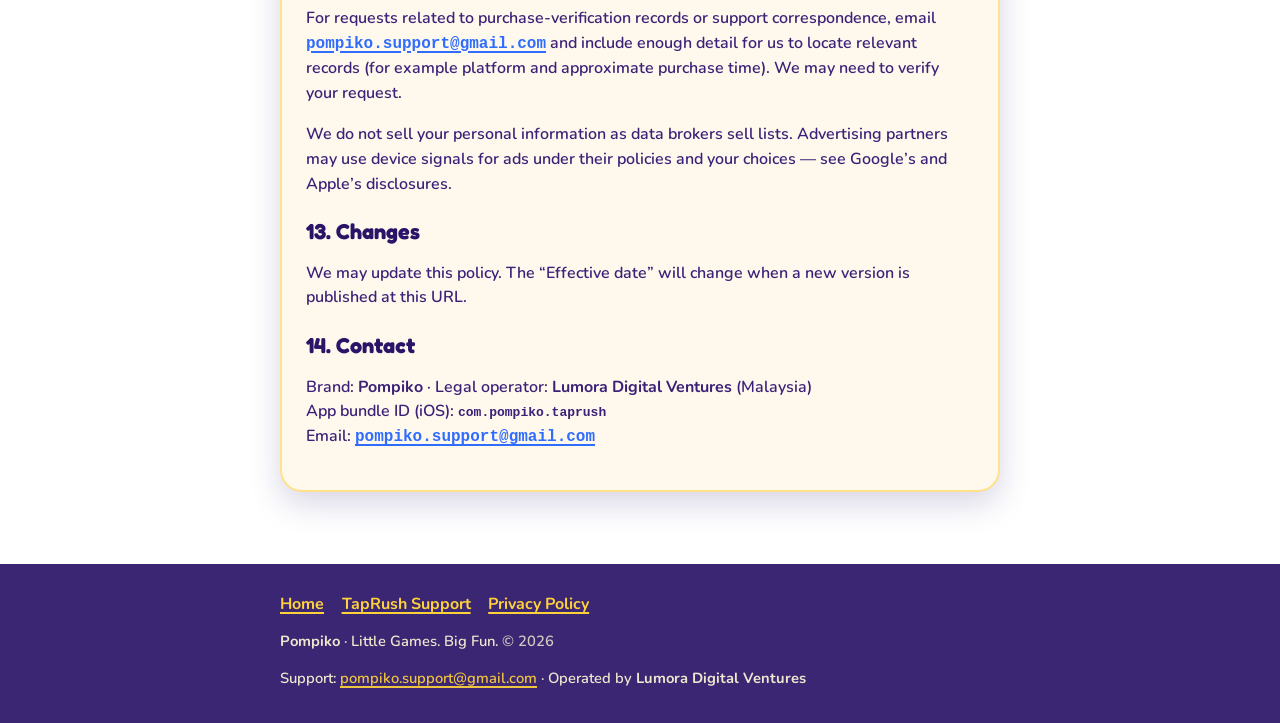
==== commit 543b17b2: "Publish TapRush Privacy Policy on Pompiko website. Replace the privacy placeholder with the approved" ====
--- a/taprush/privacy/index.html
+++ b/taprush/privacy/index.html
@@ -3,20 +3,19 @@
   <head>
     <meta charset="utf-8" />
     <meta name="viewport" content="width=device-width, initial-scale=1" />
-    <title>TapRush Privacy Policy (Draft) | Pompiko</title>
+    <title>TapRush Privacy Policy | Pompiko</title>
     <meta
       name="description"
-      content="Draft privacy policy for TapRush: Beat the Clock. Requires owner verification before App Store use."
+      content="Privacy Policy for TapRush: Beat the Clock — how Pompiko and Lumora Digital Ventures process information."
     />
-    <meta name="robots" content="noindex" />
     <meta name="theme-color" content="#4d78ff" />
     <link rel="icon" type="image/png" href="../../assets/img/favicon-48.png" />
     <link rel="apple-touch-icon" href="../../assets/img/taprush-icon-180.png" />
     <meta property="og:type" content="website" />
-    <meta property="og:title" content="TapRush Privacy Policy (Draft)" />
+    <meta property="og:title" content="TapRush Privacy Policy | Pompiko" />
     <meta
       property="og:description"
-      content="Draft privacy disclosures for TapRush — not verified for App Store publication yet."
+      content="Privacy disclosures for TapRush: Beat the Clock by Pompiko."
     />
     <meta property="og:image" content="../../assets/img/taprush-icon-512.png" />
     <meta name="twitter:card" content="summary" />
@@ -39,28 +38,22 @@
 
     <main id="main" class="wrap">
       <header class="hero" style="text-align: left; padding-bottom: 0">
-        <p class="hero__eyebrow">Legal · Draft</p>
+        <p class="hero__eyebrow">Legal</p>
         <h1 class="page-title">TapRush: Beat the Clock — Privacy Policy</h1>
         <p class="lede">
-          Adapted from the repository draft in <code>docs/release/privacy-policy-draft.md</code>.
-          This page is <strong>not</strong> an approved public policy until placeholders are filled
-          and the owner confirms it against shipping SDKs and App Store privacy answers.
+          How TapRush processes information on your device, through advertising and store
+          platforms, and through our purchase-verification service when those features are
+          enabled.
         </p>
       </header>
-
-      <div class="callout callout--danger" role="alert">
-        <strong>Do not use this URL in App Store Connect yet.</strong>
-        Status: <strong>DRAFT — unverified</strong>. Effective date, retention period, transfer
-        details, and final SDK configuration still require owner confirmation.
-        <code>noindex</code> is set until the draft is approved.
-      </div>
 
       <section class="panel legal" aria-labelledby="policy-title">
         <h2 id="policy-title">1. Who we are</h2>
         <p>
-          TapRush (“the App”) is published under the <strong>Pompiko</strong> brand and operated
-          by <strong>Lumora Digital Ventures</strong>, a sole proprietorship based in Malaysia (“we”,
-          “us”).
+          TapRush: Beat the Clock (“the App”) is published under the
+          <strong>Pompiko</strong> brand and operated by
+          <strong>Lumora Digital Ventures</strong>, a sole proprietorship based in Malaysia
+          (“we”, “us”).
         </p>
         <p>
           Privacy contact:
@@ -69,12 +62,14 @@
           >
         </p>
         <p class="meta-line">
-          Effective date: <strong>[EFFECTIVE_DATE — placeholder]</strong> · Public URL:
-          <strong>[this page, once approved]</strong>
+          Effective date: <strong>18 November 2026</strong> · Public URL:
+          <a href="https://lpkpuikee.github.io/pompiko-website/taprush/privacy/"
+            >https://lpkpuikee.github.io/pompiko-website/taprush/privacy/</a
+          >
         </p>
 
         <h2>2. Scope</h2>
-        <p>This draft applies to the TapRush mobile applications for Android and iOS. It covers:</p>
+        <p>This policy applies to the TapRush mobile applications for Android and iOS. It covers:</p>
         <ul>
           <li>Information processed on your device</li>
           <li>
@@ -117,25 +112,35 @@
         </ul>
         <p>
           We do <strong>not</strong> require you to create an account or provide your name, email,
-          or phone number to play.
+          or phone number to play. Gameplay progress and local analytics are stored on your device
+          and are not uploaded to our servers by the current App.
         </p>
 
         <h3>3.2 Advertising (when ads are enabled)</h3>
         <p>
           When rewarded advertisements are enabled, Google’s advertising and consent components
           (AdMob / User Messaging Platform) may process device and advertising-related information
-          according to Google’s policies and your consent choices. TapRush requests
-          <strong>non-personalized</strong> ads in its rewarded-ad integration. That setting
-          reduces ad personalization; it does <strong>not</strong> mean Google collects no data.
-        </p>
-        <p>
-          Exact technical fields collected by Google’s SDKs are defined by Google, not by
-          TapRush’s custom game code. We do <strong>not</strong> claim that “no personal data is
-          collected” by advertising partners.
-          <em
-            >[VERIFY: production AdMob App/unit IDs must replace Google sample IDs before paid
-            inventory ships.]</em
-          >
+          according to Google’s policies and your consent choices. That processing may include
+          identifiers and network signals such as IP address as determined by Google’s SDKs — not
+          by TapRush’s custom game code.
+        </p>
+        <p>
+          TapRush requests <strong>non-personalized</strong> ads in its rewarded-ad integration.
+          That setting reduces ad personalization; it does <strong>not</strong> mean Google
+          collects no data. We do not claim that advertising partners collect no personal data.
+        </p>
+        <p>
+          Learn more:
+          <a href="https://policies.google.com/privacy" rel="noopener noreferrer" target="_blank"
+            >Google Privacy Policy</a
+          >
+          and
+          <a
+            href="https://policies.google.com/technologies/ads"
+            rel="noopener noreferrer"
+            target="_blank"
+            >How Google uses information from sites or apps that use our services</a
+          >.
         </p>
 
         <h3>3.3 In-app purchases (when purchases are enabled)</h3>
@@ -160,14 +165,23 @@
         </ul>
         <p>
           Localized price strings may be recorded in <strong>on-device</strong> analytics only.
-          <em>[VERIFY: D1 retention policy for ledger and rate-limit records before publish.]</em>
+        </p>
+        <p>
+          See also
+          <a href="https://www.apple.com/legal/privacy/" rel="noopener noreferrer" target="_blank"
+            >Apple Privacy Policy</a
+          >
+          and
+          <a href="https://policies.google.com/privacy" rel="noopener noreferrer" target="_blank"
+            >Google Privacy Policy</a
+          >.
         </p>
 
         <h3>3.4 Diagnostics</h3>
         <p>
-          TapRush does not currently integrate a third-party crash-reporting SaaS in the shipped
-          codebase. Your device operating system may generate its own crash or diagnostic logs
-          outside this App. <em>[Re-check if a crash SDK is added later]</em>
+          TapRush does not currently integrate a third-party crash-reporting or remote analytics
+          SaaS in the shipped App. Your device operating system or app store may generate its own
+          crash or diagnostic logs outside this App.
         </p>
 
         <h3>3.5 Information we do not intentionally collect</h3>
@@ -183,7 +197,7 @@
           <li>Verify and fulfill in-app purchases and prevent duplicate grants</li>
           <li>
             Improve balance and quality using <strong>on-device</strong> analytics (not uploaded to
-            our servers in the current app; this policy will be updated if that changes)
+            our servers in the current App; this policy will be updated if that changes)
           </li>
           <li>Comply with law and platform requirements</li>
           <li>Respond to support requests you send to our support email</li>
@@ -204,7 +218,7 @@
         </p>
         <p>
           <strong>App Tracking Transparency (Apple):</strong> TapRush’s current design does not
-          present an ATT prompt and does not seek the advertising identifier for cross-app
+          present an ATT prompt and does not seek the advertising identifier (IDFA) for cross-app
           tracking. If personalized ads or ATT are enabled later, this policy and App Store
           disclosures will be updated.
         </p>
@@ -242,7 +256,21 @@
             </tr>
           </tbody>
         </table>
-        <p>These providers process data under their own terms and privacy policies.</p>
+        <p>
+          These providers process data under their own terms and privacy policies, including
+          <a href="https://policies.google.com/privacy" rel="noopener noreferrer" target="_blank"
+            >Google</a
+          >,
+          <a href="https://www.apple.com/legal/privacy/" rel="noopener noreferrer" target="_blank"
+            >Apple</a
+          >, and
+          <a
+            href="https://www.cloudflare.com/privacypolicy/"
+            rel="noopener noreferrer"
+            target="_blank"
+            >Cloudflare</a
+          >.
+        </p>
 
         <h2>8. Storage and security</h2>
         <ul>
@@ -274,8 +302,8 @@
               <td>Purchase-verification ledger (when enabled)</td>
               <td>
                 Retained as needed for fraud prevention, fulfillment, refunds, and legal
-                obligations —
-                <strong>[RETENTION_PERIOD — placeholder]</strong>
+                obligations. Short-lived verification nonces expire after a brief period.
+                Abuse-prevention rate-limit records are kept for short operational windows.
               </td>
             </tr>
             <tr>
@@ -284,35 +312,31 @@
             </tr>
           </tbody>
         </table>
+        <p>
+          We do not promise automatic deletion of server-side purchase-verification records on a
+          fixed calendar schedule in this policy. If our retention practices change in a material
+          way, we will update this page.
+        </p>
 
         <h2>10. International data transfers</h2>
         <p>
-          Lumora Digital Ventures is based in Malaysia. Service providers (including Google, Apple, and
-          Cloudflare) may process data in other countries. Our purchase-verification database is
-          configured in Cloudflare D1 with an <strong>APAC</strong> label in our deployment notes;
-          Google and Apple may process data in additional regions under their policies. Where
-          required, we rely on appropriate transfer mechanisms offered by those providers.
-          <strong
-            >[TRANSFER_DETAILS — confirm Cloudflare dashboard region/DPA and final wording before
-            publish]</strong
-          >.
+          Lumora Digital Ventures is based in Malaysia. Service providers (including Google, Apple,
+          and Cloudflare) may process data in countries other than where you live. Where required,
+          we rely on appropriate transfer mechanisms offered by those providers. Exact processing
+          locations are determined by each provider’s infrastructure and policies.
         </p>
 
         <h2>11. Children’s privacy and age</h2>
         <p>
-          TapRush is a skill-based tap game intended for a <strong>general audience</strong> (owner
-          confirmed). It is <strong>not</strong> specifically directed at children under 13 (or the
-          equivalent minimum age in your country), and we do not knowingly collect personal
-          information from children for account registration (we do not offer accounts).
-        </p>
-        <p>
-          Our AdMob integration does not enable “Designed for Families” / child-directed product
-          modes in app code. Exact Google request-configuration defaults may still apply under
-          Google’s policies. Store age ratings and regional rules may further restrict availability.
-          <em
-            >[Outstanding: choose the numeric App Store / Play age rating; do not enroll Kids or
-            Designed for Families while using general AdMob without a separate compliance plan.]</em
-          >
+          TapRush is a skill-based tap game intended for a <strong>general audience</strong>. It is
+          <strong>not</strong> specifically directed at children under 13 (or the equivalent
+          minimum age in your country), and we do not knowingly collect personal information from
+          children for account registration (we do not offer accounts).
+        </p>
+        <p>
+          Our AdMob integration does not enable “Designed for Families” or child-directed product
+          modes in app code. Store age ratings and regional rules may further restrict
+          availability.
         </p>
 
         <h2>12. Your rights and requests</h2>
@@ -333,39 +357,27 @@
           approximate purchase time). We may need to verify your request.
         </p>
         <p>
-          We do not sell your personal information as “data brokers” sell lists. Advertising
-          partners may use device signals for ads under their policies and your choices — see
-          Google’s and Apple’s disclosures.
+          We do not sell your personal information as data brokers sell lists. Advertising partners
+          may use device signals for ads under their policies and your choices — see Google’s and
+          Apple’s disclosures.
         </p>
 
         <h2>13. Changes</h2>
         <p>
-          We may update this policy. The “Effective date” will change when a new verified version
-          is published at this URL.
+          We may update this policy. The “Effective date” will change when a new version is
+          published at this URL.
         </p>
 
         <h2>14. Contact</h2>
         <p>
           Brand: <strong>Pompiko</strong> · Legal operator:
           <strong>Lumora Digital Ventures</strong> (Malaysia)<br />
+          App bundle ID (iOS): <code>com.pompiko.taprush</code><br />
           Email:
           <a class="contact-email" href="mailto:pompiko.support@gmail.com"
             >pompiko.support@gmail.com</a
           >
         </p>
-      </section>
-
-      <section class="panel" aria-labelledby="owner-checklist-title">
-        <h2 id="owner-checklist-title">Owner checklist before App Store use</h2>
-        <ul class="checklist">
-          <li>Choose shipping ads/IAP profile (real ads vs sample vs ads-off)</li>
-          <li>Set an Effective date</li>
-          <li>Confirm AdMob NPA / UMP / ATT posture and Apple “tracking” answer</li>
-          <li>Replace sample AdMob IDs + complete SKAdNetwork list if paid ads ship</li>
-          <li>Confirm IAP verify Worker/D1 retention &amp; Cloudflare transfer wording</li>
-          <li>Align Apple App Privacy &amp; Play Data Safety forms</li>
-          <li>Remove <code>noindex</code> and draft banners after approval</li>
-        </ul>
       </section>
     </main>
 
@@ -377,7 +389,7 @@
           <a href="./">Privacy Policy</a>
         </nav>
         <p>
-          <strong>Pompiko</strong> · Little Games. Big Fun. · Draft privacy page
+          <strong>Pompiko</strong> · Little Games. Big Fun.
           <span class="muted">© <span id="year">2026</span></span>
         </p>
         <p class="muted">
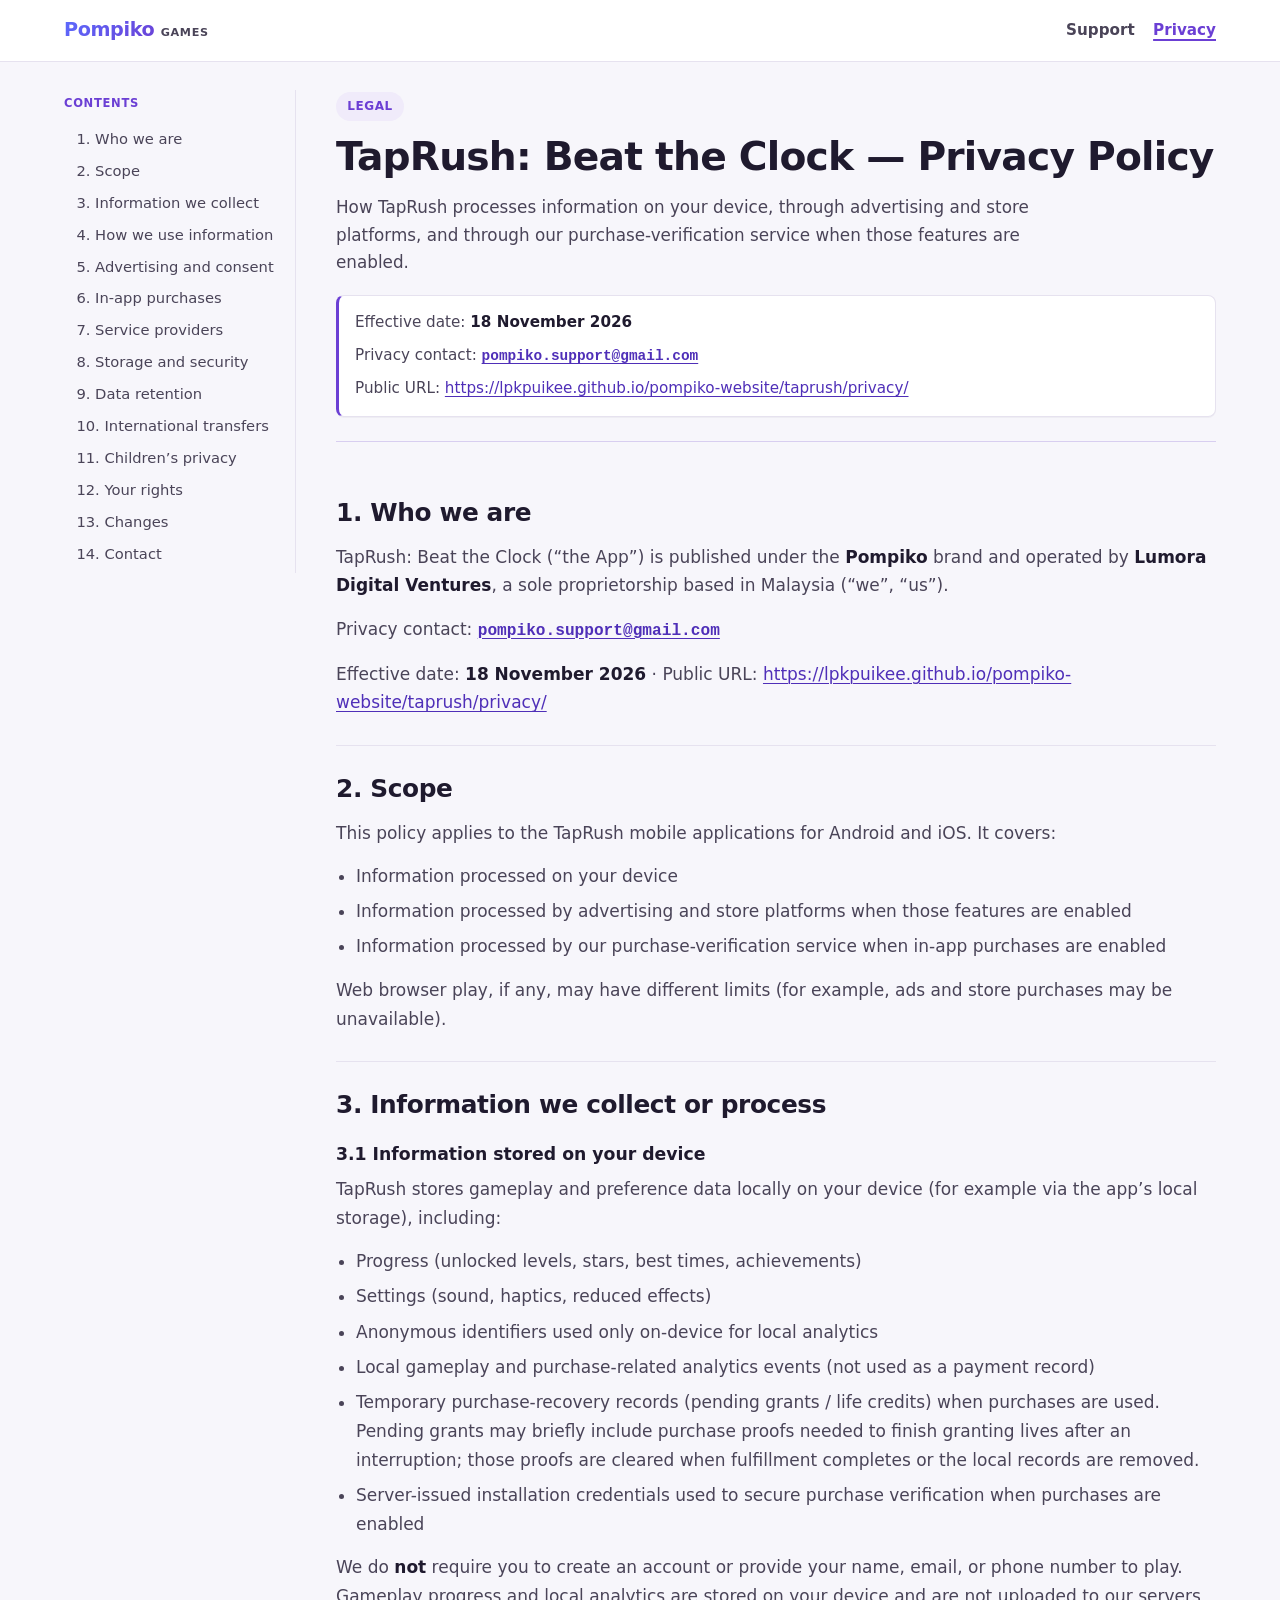
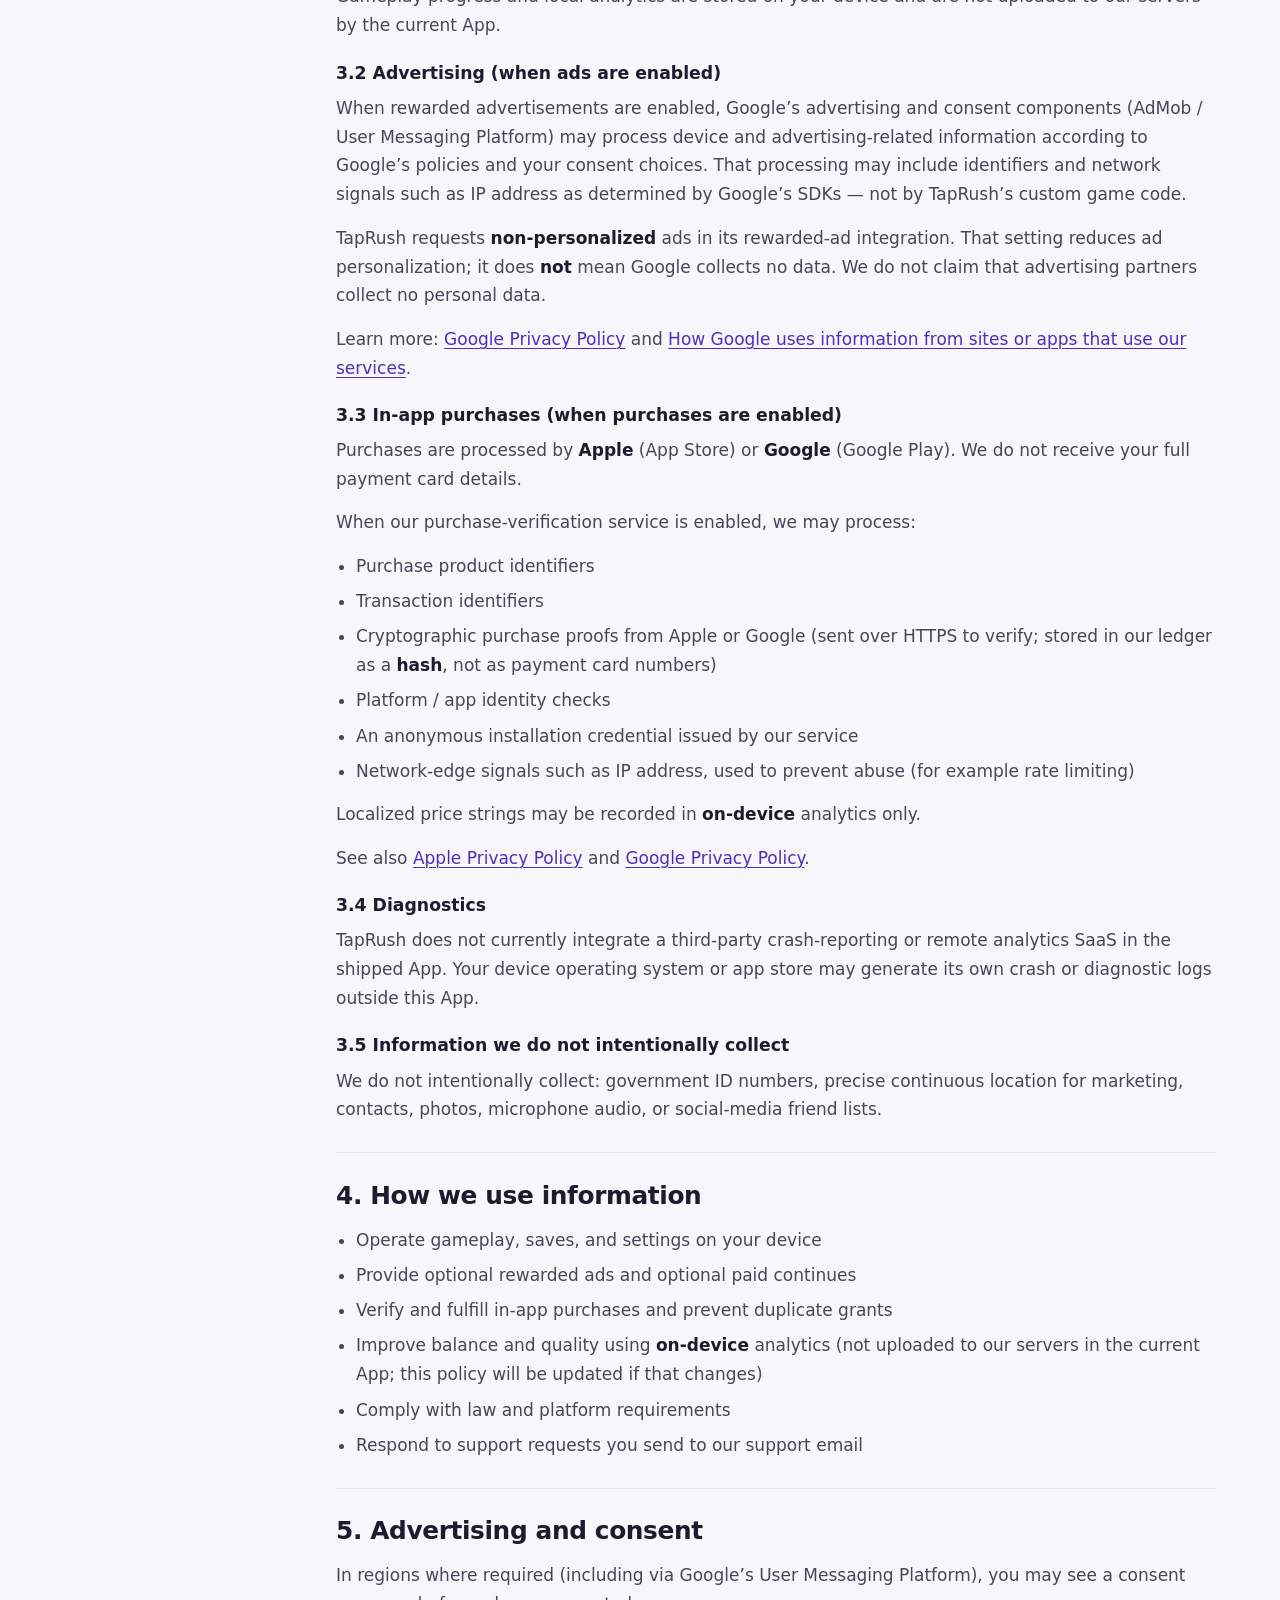
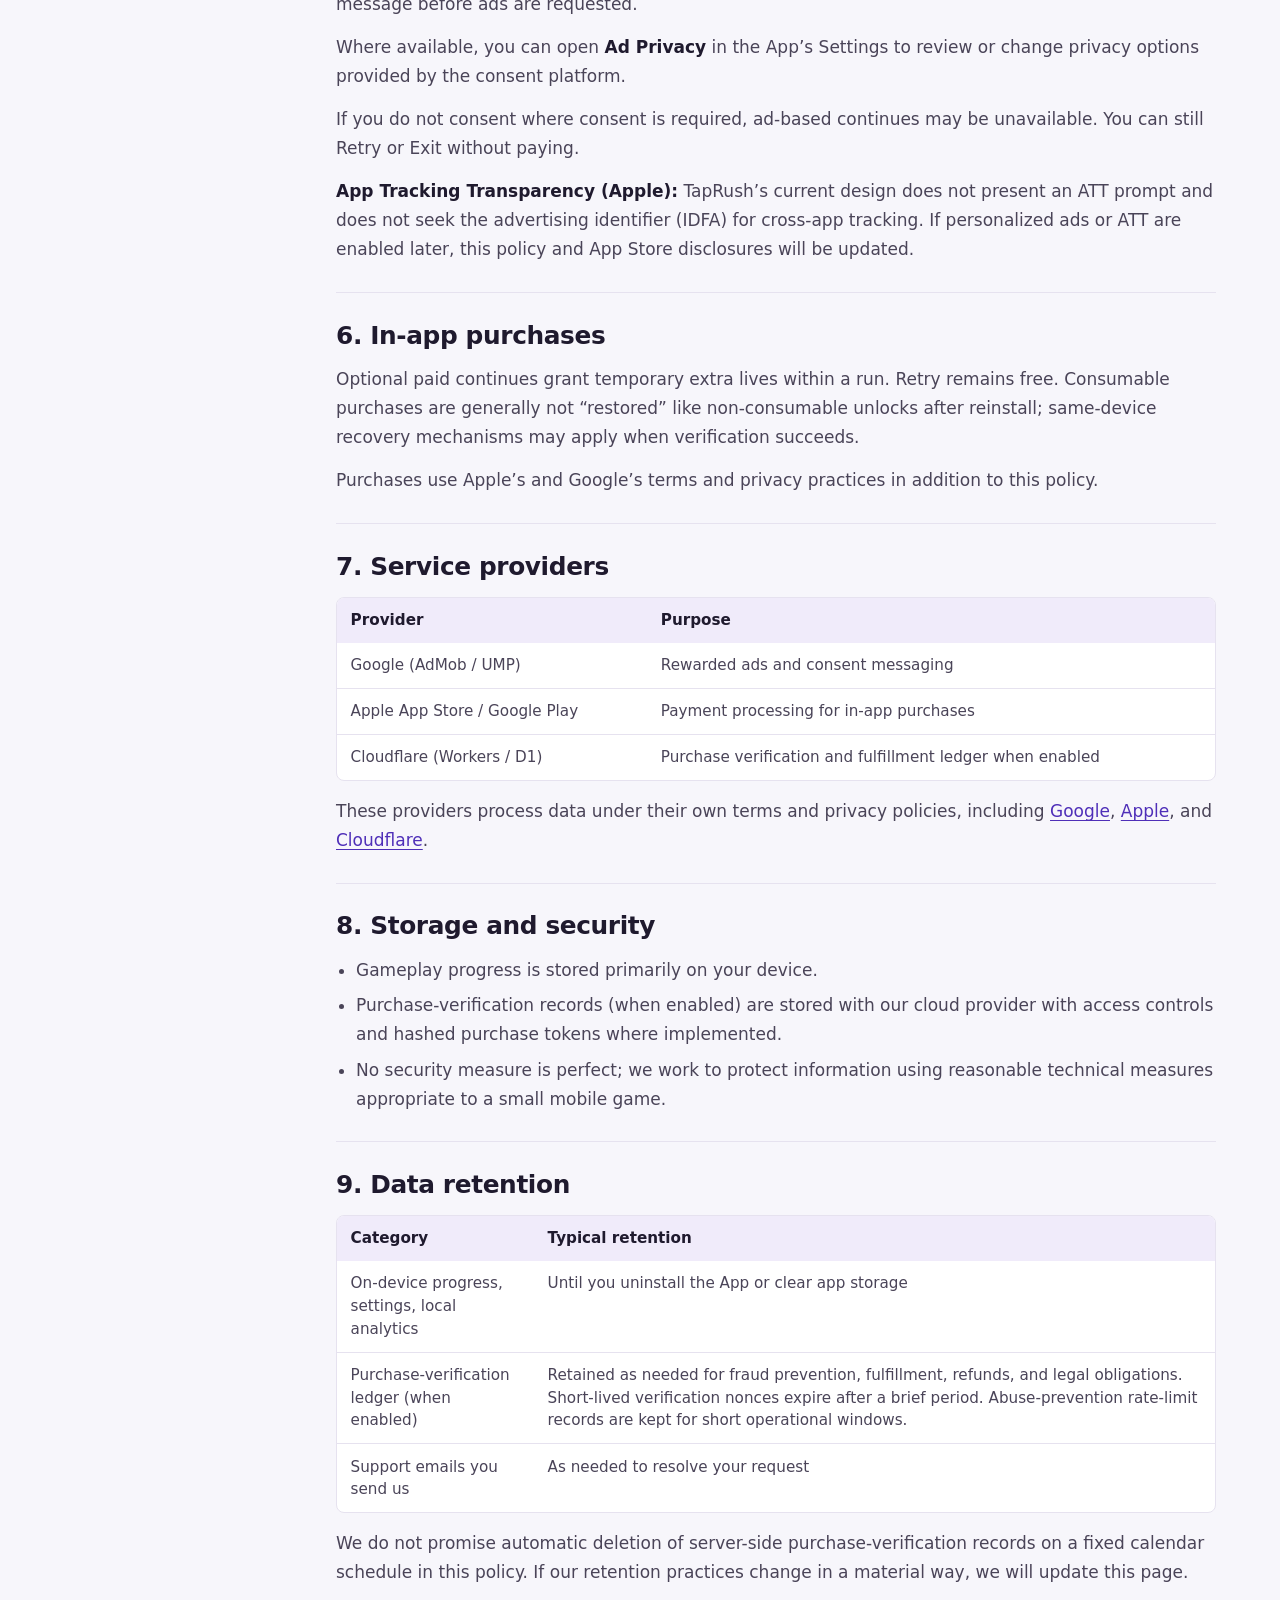
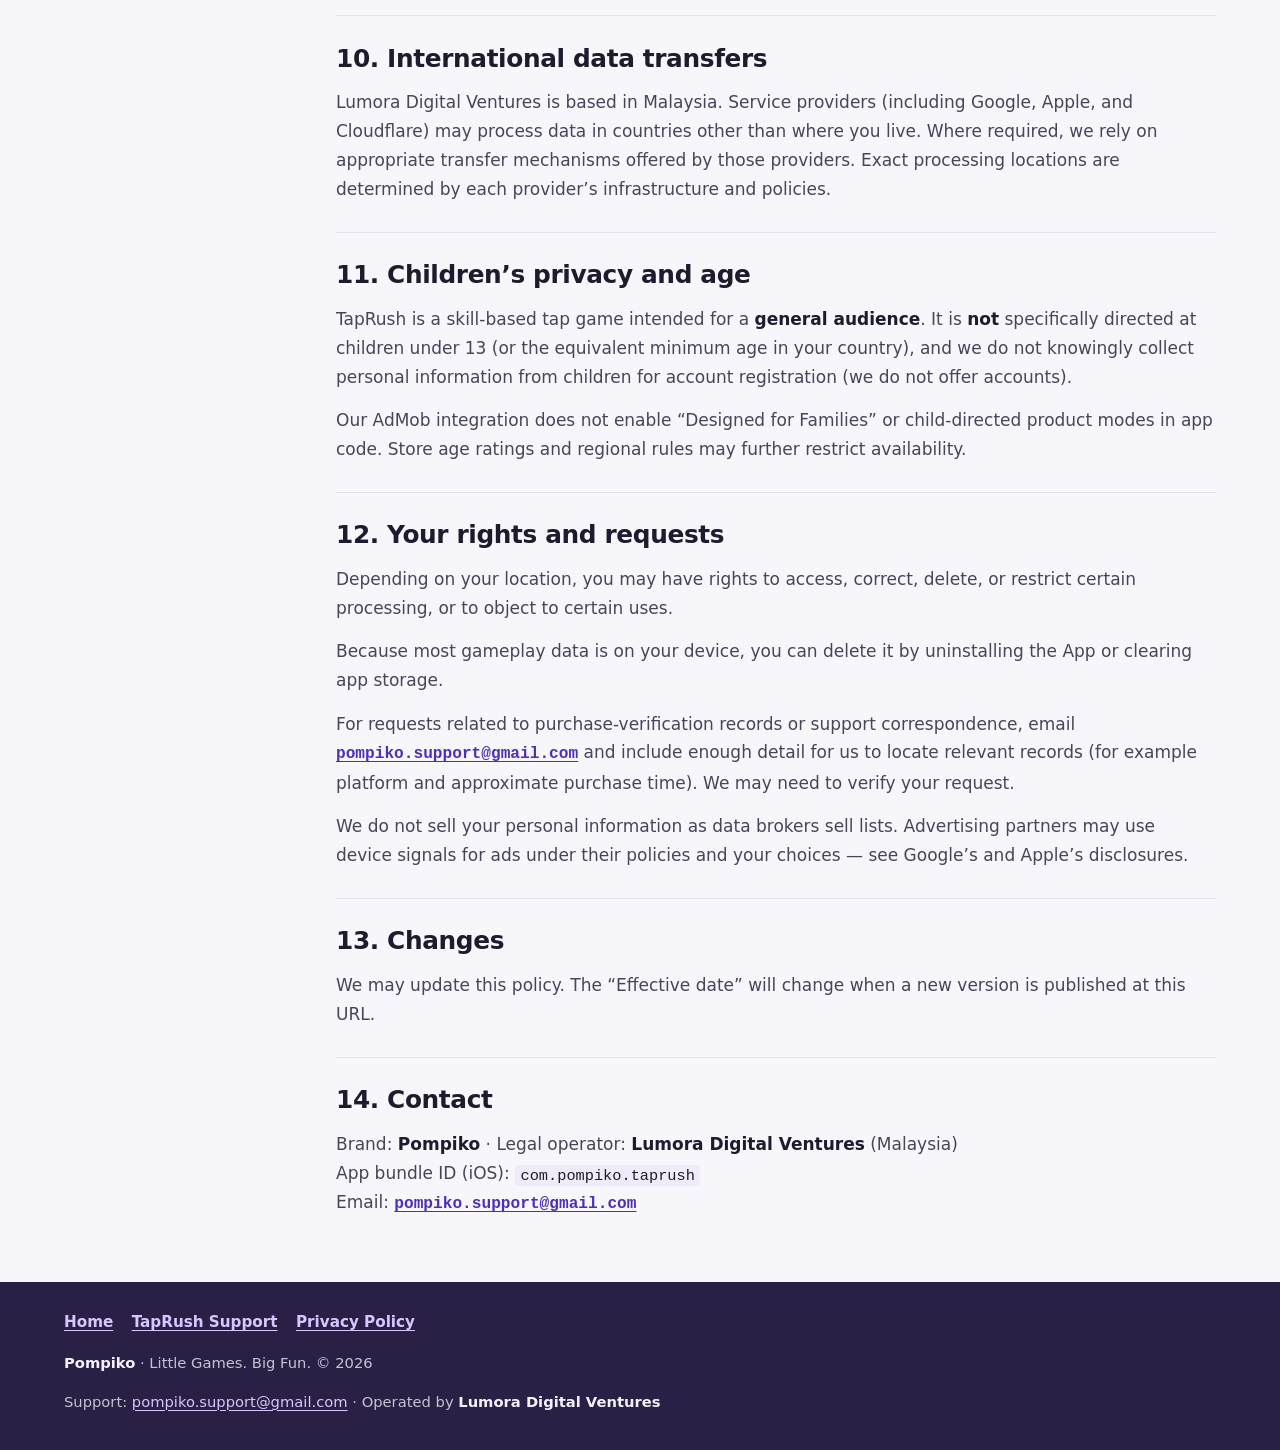
==== commit 15a7efac: "Redesign TapRush Privacy Policy as a full-width professional legal page. Replace the cream card layo" ====
--- a/taprush/privacy/index.html
+++ b/taprush/privacy/index.html
@@ -8,7 +8,7 @@
       name="description"
       content="Privacy Policy for TapRush: Beat the Clock — how Pompiko and Lumora Digital Ventures process information."
     />
-    <meta name="theme-color" content="#4d78ff" />
+    <meta name="theme-color" content="#6b3fd4" />
     <link rel="icon" type="image/png" href="../../assets/img/favicon-48.png" />
     <link rel="apple-touch-icon" href="../../assets/img/taprush-icon-180.png" />
     <meta property="og:type" content="website" />
@@ -19,9 +19,9 @@
     />
     <meta property="og:image" content="../../assets/img/taprush-icon-512.png" />
     <meta name="twitter:card" content="summary" />
-    <link rel="stylesheet" href="../../assets/css/site.css" />
+    <link rel="stylesheet" href="../../assets/css/privacy.css" />
   </head>
-  <body>
+  <body class="page-privacy">
     <a class="skip-link" href="#main">Skip to content</a>
     <header class="site-header">
       <div class="site-header__inner">
@@ -36,349 +36,480 @@
       </div>
     </header>
 
-    <main id="main" class="wrap">
-      <header class="hero" style="text-align: left; padding-bottom: 0">
-        <p class="hero__eyebrow">Legal</p>
-        <h1 class="page-title">TapRush: Beat the Clock — Privacy Policy</h1>
-        <p class="lede">
-          How TapRush processes information on your device, through advertising and store
-          platforms, and through our purchase-verification service when those features are
-          enabled.
-        </p>
-      </header>
-
-      <section class="panel legal" aria-labelledby="policy-title">
-        <h2 id="policy-title">1. Who we are</h2>
-        <p>
-          TapRush: Beat the Clock (“the App”) is published under the
-          <strong>Pompiko</strong> brand and operated by
-          <strong>Lumora Digital Ventures</strong>, a sole proprietorship based in Malaysia
-          (“we”, “us”).
-        </p>
-        <p>
-          Privacy contact:
-          <a class="contact-email" href="mailto:pompiko.support@gmail.com"
-            >pompiko.support@gmail.com</a
-          >
-        </p>
-        <p class="meta-line">
-          Effective date: <strong>18 November 2026</strong> · Public URL:
-          <a href="https://lpkpuikee.github.io/pompiko-website/taprush/privacy/"
-            >https://lpkpuikee.github.io/pompiko-website/taprush/privacy/</a
-          >
-        </p>
-
-        <h2>2. Scope</h2>
-        <p>This policy applies to the TapRush mobile applications for Android and iOS. It covers:</p>
-        <ul>
-          <li>Information processed on your device</li>
-          <li>
-            Information processed by advertising and store platforms when those features are
-            enabled
-          </li>
-          <li>
-            Information processed by our purchase-verification service when in-app purchases are
-            enabled
-          </li>
-        </ul>
-        <p>
-          Web browser play, if any, may have different limits (for example, ads and store purchases
-          may be unavailable).
-        </p>
-
-        <h2>3. Information we collect or process</h2>
-        <h3>3.1 Information stored on your device</h3>
-        <p>
-          TapRush stores gameplay and preference data locally on your device (for example via the
-          app’s local storage), including:
-        </p>
-        <ul>
-          <li>Progress (unlocked levels, stars, best times, achievements)</li>
-          <li>Settings (sound, haptics, reduced effects)</li>
-          <li>Anonymous identifiers used only on-device for local analytics</li>
-          <li>
-            Local gameplay and purchase-related analytics events (not used as a payment record)
-          </li>
-          <li>
-            Temporary purchase-recovery records (pending grants / life credits) when purchases are
-            used. Pending grants may briefly include purchase proofs needed to finish granting
-            lives after an interruption; those proofs are cleared when fulfillment completes or the
-            local records are removed.
-          </li>
-          <li>
-            Server-issued installation credentials used to secure purchase verification when
-            purchases are enabled
-          </li>
-        </ul>
-        <p>
-          We do <strong>not</strong> require you to create an account or provide your name, email,
-          or phone number to play. Gameplay progress and local analytics are stored on your device
-          and are not uploaded to our servers by the current App.
-        </p>
-
-        <h3>3.2 Advertising (when ads are enabled)</h3>
-        <p>
-          When rewarded advertisements are enabled, Google’s advertising and consent components
-          (AdMob / User Messaging Platform) may process device and advertising-related information
-          according to Google’s policies and your consent choices. That processing may include
-          identifiers and network signals such as IP address as determined by Google’s SDKs — not
-          by TapRush’s custom game code.
-        </p>
-        <p>
-          TapRush requests <strong>non-personalized</strong> ads in its rewarded-ad integration.
-          That setting reduces ad personalization; it does <strong>not</strong> mean Google
-          collects no data. We do not claim that advertising partners collect no personal data.
-        </p>
-        <p>
-          Learn more:
-          <a href="https://policies.google.com/privacy" rel="noopener noreferrer" target="_blank"
-            >Google Privacy Policy</a
-          >
-          and
-          <a
-            href="https://policies.google.com/technologies/ads"
-            rel="noopener noreferrer"
-            target="_blank"
-            >How Google uses information from sites or apps that use our services</a
-          >.
-        </p>
-
-        <h3>3.3 In-app purchases (when purchases are enabled)</h3>
-        <p>
-          Purchases are processed by <strong>Apple</strong> (App Store) or
-          <strong>Google</strong> (Google Play). We do not receive your full payment card details.
-        </p>
-        <p>When our purchase-verification service is enabled, we may process:</p>
-        <ul>
-          <li>Purchase product identifiers</li>
-          <li>Transaction identifiers</li>
-          <li>
-            Cryptographic purchase proofs from Apple or Google (sent over HTTPS to verify; stored
-            in our ledger as a <strong>hash</strong>, not as payment card numbers)
-          </li>
-          <li>Platform / app identity checks</li>
-          <li>An anonymous installation credential issued by our service</li>
-          <li>
-            Network-edge signals such as IP address, used to prevent abuse (for example rate
-            limiting)
-          </li>
-        </ul>
-        <p>
-          Localized price strings may be recorded in <strong>on-device</strong> analytics only.
-        </p>
-        <p>
-          See also
-          <a href="https://www.apple.com/legal/privacy/" rel="noopener noreferrer" target="_blank"
-            >Apple Privacy Policy</a
-          >
-          and
-          <a href="https://policies.google.com/privacy" rel="noopener noreferrer" target="_blank"
-            >Google Privacy Policy</a
-          >.
-        </p>
-
-        <h3>3.4 Diagnostics</h3>
-        <p>
-          TapRush does not currently integrate a third-party crash-reporting or remote analytics
-          SaaS in the shipped App. Your device operating system or app store may generate its own
-          crash or diagnostic logs outside this App.
-        </p>
-
-        <h3>3.5 Information we do not intentionally collect</h3>
-        <p>
-          We do not intentionally collect: government ID numbers, precise continuous location for
-          marketing, contacts, photos, microphone audio, or social-media friend lists.
-        </p>
-
-        <h2>4. How we use information</h2>
-        <ul>
-          <li>Operate gameplay, saves, and settings on your device</li>
-          <li>Provide optional rewarded ads and optional paid continues</li>
-          <li>Verify and fulfill in-app purchases and prevent duplicate grants</li>
-          <li>
-            Improve balance and quality using <strong>on-device</strong> analytics (not uploaded to
-            our servers in the current App; this policy will be updated if that changes)
-          </li>
-          <li>Comply with law and platform requirements</li>
-          <li>Respond to support requests you send to our support email</li>
-        </ul>
-
-        <h2>5. Advertising and consent</h2>
-        <p>
-          In regions where required (including via Google’s User Messaging Platform), you may see a
-          consent message before ads are requested.
-        </p>
-        <p>
-          Where available, you can open <strong>Ad Privacy</strong> in the App’s Settings to review
-          or change privacy options provided by the consent platform.
-        </p>
-        <p>
-          If you do not consent where consent is required, ad-based continues may be unavailable.
-          You can still Retry or Exit without paying.
-        </p>
-        <p>
-          <strong>App Tracking Transparency (Apple):</strong> TapRush’s current design does not
-          present an ATT prompt and does not seek the advertising identifier (IDFA) for cross-app
-          tracking. If personalized ads or ATT are enabled later, this policy and App Store
-          disclosures will be updated.
-        </p>
-
-        <h2>6. In-app purchases</h2>
-        <p>
-          Optional paid continues grant temporary extra lives within a run. Retry remains free.
-          Consumable purchases are generally not “restored” like non-consumable unlocks after
-          reinstall; same-device recovery mechanisms may apply when verification succeeds.
-        </p>
-        <p>
-          Purchases use Apple’s and Google’s terms and privacy practices in addition to this policy.
-        </p>
-
-        <h2>7. Service providers</h2>
-        <table>
-          <thead>
-            <tr>
-              <th>Provider</th>
-              <th>Purpose</th>
-            </tr>
-          </thead>
-          <tbody>
-            <tr>
-              <td>Google (AdMob / UMP)</td>
-              <td>Rewarded ads and consent messaging</td>
-            </tr>
-            <tr>
-              <td>Apple App Store / Google Play</td>
-              <td>Payment processing for in-app purchases</td>
-            </tr>
-            <tr>
-              <td>Cloudflare (Workers / D1)</td>
-              <td>Purchase verification and fulfillment ledger when enabled</td>
-            </tr>
-          </tbody>
-        </table>
-        <p>
-          These providers process data under their own terms and privacy policies, including
-          <a href="https://policies.google.com/privacy" rel="noopener noreferrer" target="_blank"
-            >Google</a
-          >,
-          <a href="https://www.apple.com/legal/privacy/" rel="noopener noreferrer" target="_blank"
-            >Apple</a
-          >, and
-          <a
-            href="https://www.cloudflare.com/privacypolicy/"
-            rel="noopener noreferrer"
-            target="_blank"
-            >Cloudflare</a
-          >.
-        </p>
-
-        <h2>8. Storage and security</h2>
-        <ul>
-          <li>Gameplay progress is stored primarily on your device.</li>
-          <li>
-            Purchase-verification records (when enabled) are stored with our cloud provider with
-            access controls and hashed purchase tokens where implemented.
-          </li>
-          <li>
-            No security measure is perfect; we work to protect information using reasonable
-            technical measures appropriate to a small mobile game.
-          </li>
-        </ul>
-
-        <h2>9. Data retention</h2>
-        <table>
-          <thead>
-            <tr>
-              <th>Category</th>
-              <th>Typical retention</th>
-            </tr>
-          </thead>
-          <tbody>
-            <tr>
-              <td>On-device progress, settings, local analytics</td>
-              <td>Until you uninstall the App or clear app storage</td>
-            </tr>
-            <tr>
-              <td>Purchase-verification ledger (when enabled)</td>
-              <td>
-                Retained as needed for fraud prevention, fulfillment, refunds, and legal
-                obligations. Short-lived verification nonces expire after a brief period.
-                Abuse-prevention rate-limit records are kept for short operational windows.
-              </td>
-            </tr>
-            <tr>
-              <td>Support emails you send us</td>
-              <td>As needed to resolve your request</td>
-            </tr>
-          </tbody>
-        </table>
-        <p>
-          We do not promise automatic deletion of server-side purchase-verification records on a
-          fixed calendar schedule in this policy. If our retention practices change in a material
-          way, we will update this page.
-        </p>
-
-        <h2>10. International data transfers</h2>
-        <p>
-          Lumora Digital Ventures is based in Malaysia. Service providers (including Google, Apple,
-          and Cloudflare) may process data in countries other than where you live. Where required,
-          we rely on appropriate transfer mechanisms offered by those providers. Exact processing
-          locations are determined by each provider’s infrastructure and policies.
-        </p>
-
-        <h2>11. Children’s privacy and age</h2>
-        <p>
-          TapRush is a skill-based tap game intended for a <strong>general audience</strong>. It is
-          <strong>not</strong> specifically directed at children under 13 (or the equivalent
-          minimum age in your country), and we do not knowingly collect personal information from
-          children for account registration (we do not offer accounts).
-        </p>
-        <p>
-          Our AdMob integration does not enable “Designed for Families” or child-directed product
-          modes in app code. Store age ratings and regional rules may further restrict
-          availability.
-        </p>
-
-        <h2>12. Your rights and requests</h2>
-        <p>
-          Depending on your location, you may have rights to access, correct, delete, or restrict
-          certain processing, or to object to certain uses.
-        </p>
-        <p>
-          Because most gameplay data is on your device, you can delete it by uninstalling the App
-          or clearing app storage.
-        </p>
-        <p>
-          For requests related to purchase-verification records or support correspondence, email
-          <a class="contact-email" href="mailto:pompiko.support@gmail.com"
-            >pompiko.support@gmail.com</a
-          >
-          and include enough detail for us to locate relevant records (for example platform and
-          approximate purchase time). We may need to verify your request.
-        </p>
-        <p>
-          We do not sell your personal information as data brokers sell lists. Advertising partners
-          may use device signals for ads under their policies and your choices — see Google’s and
-          Apple’s disclosures.
-        </p>
-
-        <h2>13. Changes</h2>
-        <p>
-          We may update this policy. The “Effective date” will change when a new version is
-          published at this URL.
-        </p>
-
-        <h2>14. Contact</h2>
-        <p>
-          Brand: <strong>Pompiko</strong> · Legal operator:
-          <strong>Lumora Digital Ventures</strong> (Malaysia)<br />
-          App bundle ID (iOS): <code>com.pompiko.taprush</code><br />
-          Email:
-          <a class="contact-email" href="mailto:pompiko.support@gmail.com"
-            >pompiko.support@gmail.com</a
-          >
-        </p>
-      </section>
+    <main id="main" class="privacy-main">
+      <div class="privacy-layout">
+        <details class="privacy-toc-mobile">
+          <summary>On this page</summary>
+          <nav aria-label="Privacy policy sections">
+            <a href="#who-we-are">1. Who we are</a>
+            <a href="#scope">2. Scope</a>
+            <a href="#information-we-collect">3. Information we collect or process</a>
+            <a href="#how-we-use-information">4. How we use information</a>
+            <a href="#advertising-and-consent">5. Advertising and consent</a>
+            <a href="#in-app-purchases">6. In-app purchases</a>
+            <a href="#service-providers">7. Service providers</a>
+            <a href="#storage-and-security">8. Storage and security</a>
+            <a href="#data-retention">9. Data retention</a>
+            <a href="#international-data-transfers">10. International data transfers</a>
+            <a href="#childrens-privacy-and-age">11. Children’s privacy and age</a>
+            <a href="#your-rights-and-requests">12. Your rights and requests</a>
+            <a href="#changes">13. Changes</a>
+            <a href="#contact">14. Contact</a>
+          </nav>
+        </details>
+
+        <aside class="privacy-toc" aria-label="Table of contents">
+          <p class="privacy-toc__label">Contents</p>
+          <nav aria-label="Privacy policy sections">
+            <a href="#who-we-are">1. Who we are</a>
+            <a href="#scope">2. Scope</a>
+            <a href="#information-we-collect">3. Information we collect</a>
+            <a href="#how-we-use-information">4. How we use information</a>
+            <a href="#advertising-and-consent">5. Advertising and consent</a>
+            <a href="#in-app-purchases">6. In-app purchases</a>
+            <a href="#service-providers">7. Service providers</a>
+            <a href="#storage-and-security">8. Storage and security</a>
+            <a href="#data-retention">9. Data retention</a>
+            <a href="#international-data-transfers">10. International transfers</a>
+            <a href="#childrens-privacy-and-age">11. Children’s privacy</a>
+            <a href="#your-rights-and-requests">12. Your rights</a>
+            <a href="#changes">13. Changes</a>
+            <a href="#contact">14. Contact</a>
+          </nav>
+        </aside>
+
+        <article class="privacy-doc" aria-labelledby="policy-heading">
+          <header class="privacy-doc__intro">
+            <p class="privacy-eyebrow">Legal</p>
+            <h1 id="policy-heading">TapRush: Beat the Clock — Privacy Policy</h1>
+            <p class="privacy-lede">
+              How TapRush processes information on your device, through advertising and store
+              platforms, and through our purchase-verification service when those features are
+              enabled.
+            </p>
+            <div class="privacy-meta">
+              <div>
+                Effective date: <strong>18 November 2026</strong>
+              </div>
+              <div>
+                Privacy contact:
+                <a class="contact-email" href="mailto:pompiko.support@gmail.com"
+                  >pompiko.support@gmail.com</a
+                >
+              </div>
+              <div>
+                Public URL:
+                <a href="https://lpkpuikee.github.io/pompiko-website/taprush/privacy/"
+                  >https://lpkpuikee.github.io/pompiko-website/taprush/privacy/</a
+                >
+              </div>
+            </div>
+          </header>
+
+          <section class="privacy-section" id="who-we-are" aria-labelledby="who-we-are-heading">
+            <h2 id="who-we-are-heading">1. Who we are</h2>
+            <p>
+              TapRush: Beat the Clock (“the App”) is published under the
+              <strong>Pompiko</strong> brand and operated by
+              <strong>Lumora Digital Ventures</strong>, a sole proprietorship based in Malaysia
+              (“we”, “us”).
+            </p>
+            <p>
+              Privacy contact:
+              <a class="contact-email" href="mailto:pompiko.support@gmail.com"
+                >pompiko.support@gmail.com</a
+              >
+            </p>
+            <p>
+              Effective date: <strong>18 November 2026</strong> · Public URL:
+              <a href="https://lpkpuikee.github.io/pompiko-website/taprush/privacy/"
+                >https://lpkpuikee.github.io/pompiko-website/taprush/privacy/</a
+              >
+            </p>
+          </section>
+
+          <section class="privacy-section" id="scope" aria-labelledby="scope-heading">
+            <h2 id="scope-heading">2. Scope</h2>
+            <p>This policy applies to the TapRush mobile applications for Android and iOS. It covers:</p>
+            <ul>
+              <li>Information processed on your device</li>
+              <li>
+                Information processed by advertising and store platforms when those features are
+                enabled
+              </li>
+              <li>
+                Information processed by our purchase-verification service when in-app purchases are
+                enabled
+              </li>
+            </ul>
+            <p>
+              Web browser play, if any, may have different limits (for example, ads and store purchases
+              may be unavailable).
+            </p>
+          </section>
+
+          <section
+            class="privacy-section"
+            id="information-we-collect"
+            aria-labelledby="information-we-collect-heading"
+          >
+            <h2 id="information-we-collect-heading">3. Information we collect or process</h2>
+            <h3>3.1 Information stored on your device</h3>
+            <p>
+              TapRush stores gameplay and preference data locally on your device (for example via the
+              app’s local storage), including:
+            </p>
+            <ul>
+              <li>Progress (unlocked levels, stars, best times, achievements)</li>
+              <li>Settings (sound, haptics, reduced effects)</li>
+              <li>Anonymous identifiers used only on-device for local analytics</li>
+              <li>
+                Local gameplay and purchase-related analytics events (not used as a payment record)
+              </li>
+              <li>
+                Temporary purchase-recovery records (pending grants / life credits) when purchases are
+                used. Pending grants may briefly include purchase proofs needed to finish granting
+                lives after an interruption; those proofs are cleared when fulfillment completes or the
+                local records are removed.
+              </li>
+              <li>
+                Server-issued installation credentials used to secure purchase verification when
+                purchases are enabled
+              </li>
+            </ul>
+            <p>
+              We do <strong>not</strong> require you to create an account or provide your name, email,
+              or phone number to play. Gameplay progress and local analytics are stored on your device
+              and are not uploaded to our servers by the current App.
+            </p>
+
+            <h3>3.2 Advertising (when ads are enabled)</h3>
+            <p>
+              When rewarded advertisements are enabled, Google’s advertising and consent components
+              (AdMob / User Messaging Platform) may process device and advertising-related information
+              according to Google’s policies and your consent choices. That processing may include
+              identifiers and network signals such as IP address as determined by Google’s SDKs — not
+              by TapRush’s custom game code.
+            </p>
+            <p>
+              TapRush requests <strong>non-personalized</strong> ads in its rewarded-ad integration.
+              That setting reduces ad personalization; it does <strong>not</strong> mean Google
+              collects no data. We do not claim that advertising partners collect no personal data.
+            </p>
+            <p>
+              Learn more:
+              <a href="https://policies.google.com/privacy" rel="noopener noreferrer" target="_blank"
+                >Google Privacy Policy</a
+              >
+              and
+              <a
+                href="https://policies.google.com/technologies/ads"
+                rel="noopener noreferrer"
+                target="_blank"
+                >How Google uses information from sites or apps that use our services</a
+              >.
+            </p>
+
+            <h3>3.3 In-app purchases (when purchases are enabled)</h3>
+            <p>
+              Purchases are processed by <strong>Apple</strong> (App Store) or
+              <strong>Google</strong> (Google Play). We do not receive your full payment card details.
+            </p>
+            <p>When our purchase-verification service is enabled, we may process:</p>
+            <ul>
+              <li>Purchase product identifiers</li>
+              <li>Transaction identifiers</li>
+              <li>
+                Cryptographic purchase proofs from Apple or Google (sent over HTTPS to verify; stored
+                in our ledger as a <strong>hash</strong>, not as payment card numbers)
+              </li>
+              <li>Platform / app identity checks</li>
+              <li>An anonymous installation credential issued by our service</li>
+              <li>
+                Network-edge signals such as IP address, used to prevent abuse (for example rate
+                limiting)
+              </li>
+            </ul>
+            <p>
+              Localized price strings may be recorded in <strong>on-device</strong> analytics only.
+            </p>
+            <p>
+              See also
+              <a href="https://www.apple.com/legal/privacy/" rel="noopener noreferrer" target="_blank"
+                >Apple Privacy Policy</a
+              >
+              and
+              <a href="https://policies.google.com/privacy" rel="noopener noreferrer" target="_blank"
+                >Google Privacy Policy</a
+              >.
+            </p>
+
+            <h3>3.4 Diagnostics</h3>
+            <p>
+              TapRush does not currently integrate a third-party crash-reporting or remote analytics
+              SaaS in the shipped App. Your device operating system or app store may generate its own
+              crash or diagnostic logs outside this App.
+            </p>
+
+            <h3>3.5 Information we do not intentionally collect</h3>
+            <p>
+              We do not intentionally collect: government ID numbers, precise continuous location for
+              marketing, contacts, photos, microphone audio, or social-media friend lists.
+            </p>
+          </section>
+
+          <section
+            class="privacy-section"
+            id="how-we-use-information"
+            aria-labelledby="how-we-use-information-heading"
+          >
+            <h2 id="how-we-use-information-heading">4. How we use information</h2>
+            <ul>
+              <li>Operate gameplay, saves, and settings on your device</li>
+              <li>Provide optional rewarded ads and optional paid continues</li>
+              <li>Verify and fulfill in-app purchases and prevent duplicate grants</li>
+              <li>
+                Improve balance and quality using <strong>on-device</strong> analytics (not uploaded to
+                our servers in the current App; this policy will be updated if that changes)
+              </li>
+              <li>Comply with law and platform requirements</li>
+              <li>Respond to support requests you send to our support email</li>
+            </ul>
+          </section>
+
+          <section
+            class="privacy-section"
+            id="advertising-and-consent"
+            aria-labelledby="advertising-and-consent-heading"
+          >
+            <h2 id="advertising-and-consent-heading">5. Advertising and consent</h2>
+            <p>
+              In regions where required (including via Google’s User Messaging Platform), you may see a
+              consent message before ads are requested.
+            </p>
+            <p>
+              Where available, you can open <strong>Ad Privacy</strong> in the App’s Settings to review
+              or change privacy options provided by the consent platform.
+            </p>
+            <p>
+              If you do not consent where consent is required, ad-based continues may be unavailable.
+              You can still Retry or Exit without paying.
+            </p>
+            <p>
+              <strong>App Tracking Transparency (Apple):</strong> TapRush’s current design does not
+              present an ATT prompt and does not seek the advertising identifier (IDFA) for cross-app
+              tracking. If personalized ads or ATT are enabled later, this policy and App Store
+              disclosures will be updated.
+            </p>
+          </section>
+
+          <section
+            class="privacy-section"
+            id="in-app-purchases"
+            aria-labelledby="in-app-purchases-heading"
+          >
+            <h2 id="in-app-purchases-heading">6. In-app purchases</h2>
+            <p>
+              Optional paid continues grant temporary extra lives within a run. Retry remains free.
+              Consumable purchases are generally not “restored” like non-consumable unlocks after
+              reinstall; same-device recovery mechanisms may apply when verification succeeds.
+            </p>
+            <p>
+              Purchases use Apple’s and Google’s terms and privacy practices in addition to this policy.
+            </p>
+          </section>
+
+          <section
+            class="privacy-section"
+            id="service-providers"
+            aria-labelledby="service-providers-heading"
+          >
+            <h2 id="service-providers-heading">7. Service providers</h2>
+            <div class="table-wrap" role="region" aria-label="Service providers" tabindex="0">
+              <table>
+                <thead>
+                  <tr>
+                    <th scope="col">Provider</th>
+                    <th scope="col">Purpose</th>
+                  </tr>
+                </thead>
+                <tbody>
+                  <tr>
+                    <td>Google (AdMob / UMP)</td>
+                    <td>Rewarded ads and consent messaging</td>
+                  </tr>
+                  <tr>
+                    <td>Apple App Store / Google Play</td>
+                    <td>Payment processing for in-app purchases</td>
+                  </tr>
+                  <tr>
+                    <td>Cloudflare (Workers / D1)</td>
+                    <td>Purchase verification and fulfillment ledger when enabled</td>
+                  </tr>
+                </tbody>
+              </table>
+            </div>
+            <p>
+              These providers process data under their own terms and privacy policies, including
+              <a href="https://policies.google.com/privacy" rel="noopener noreferrer" target="_blank"
+                >Google</a
+              >,
+              <a href="https://www.apple.com/legal/privacy/" rel="noopener noreferrer" target="_blank"
+                >Apple</a
+              >, and
+              <a
+                href="https://www.cloudflare.com/privacypolicy/"
+                rel="noopener noreferrer"
+                target="_blank"
+                >Cloudflare</a
+              >.
+            </p>
+          </section>
+
+          <section
+            class="privacy-section"
+            id="storage-and-security"
+            aria-labelledby="storage-and-security-heading"
+          >
+            <h2 id="storage-and-security-heading">8. Storage and security</h2>
+            <ul>
+              <li>Gameplay progress is stored primarily on your device.</li>
+              <li>
+                Purchase-verification records (when enabled) are stored with our cloud provider with
+                access controls and hashed purchase tokens where implemented.
+              </li>
+              <li>
+                No security measure is perfect; we work to protect information using reasonable
+                technical measures appropriate to a small mobile game.
+              </li>
+            </ul>
+          </section>
+
+          <section
+            class="privacy-section"
+            id="data-retention"
+            aria-labelledby="data-retention-heading"
+          >
+            <h2 id="data-retention-heading">9. Data retention</h2>
+            <div class="table-wrap" role="region" aria-label="Data retention" tabindex="0">
+              <table>
+                <thead>
+                  <tr>
+                    <th scope="col">Category</th>
+                    <th scope="col">Typical retention</th>
+                  </tr>
+                </thead>
+                <tbody>
+                  <tr>
+                    <td>On-device progress, settings, local analytics</td>
+                    <td>Until you uninstall the App or clear app storage</td>
+                  </tr>
+                  <tr>
+                    <td>Purchase-verification ledger (when enabled)</td>
+                    <td>
+                      Retained as needed for fraud prevention, fulfillment, refunds, and legal
+                      obligations. Short-lived verification nonces expire after a brief period.
+                      Abuse-prevention rate-limit records are kept for short operational windows.
+                    </td>
+                  </tr>
+                  <tr>
+                    <td>Support emails you send us</td>
+                    <td>As needed to resolve your request</td>
+                  </tr>
+                </tbody>
+              </table>
+            </div>
+            <p>
+              We do not promise automatic deletion of server-side purchase-verification records on a
+              fixed calendar schedule in this policy. If our retention practices change in a material
+              way, we will update this page.
+            </p>
+          </section>
+
+          <section
+            class="privacy-section"
+            id="international-data-transfers"
+            aria-labelledby="international-data-transfers-heading"
+          >
+            <h2 id="international-data-transfers-heading">10. International data transfers</h2>
+            <p>
+              Lumora Digital Ventures is based in Malaysia. Service providers (including Google, Apple,
+              and Cloudflare) may process data in countries other than where you live. Where required,
+              we rely on appropriate transfer mechanisms offered by those providers. Exact processing
+              locations are determined by each provider’s infrastructure and policies.
+            </p>
+          </section>
+
+          <section
+            class="privacy-section"
+            id="childrens-privacy-and-age"
+            aria-labelledby="childrens-privacy-and-age-heading"
+          >
+            <h2 id="childrens-privacy-and-age-heading">11. Children’s privacy and age</h2>
+            <p>
+              TapRush is a skill-based tap game intended for a <strong>general audience</strong>. It is
+              <strong>not</strong> specifically directed at children under 13 (or the equivalent
+              minimum age in your country), and we do not knowingly collect personal information from
+              children for account registration (we do not offer accounts).
+            </p>
+            <p>
+              Our AdMob integration does not enable “Designed for Families” or child-directed product
+              modes in app code. Store age ratings and regional rules may further restrict
+              availability.
+            </p>
+          </section>
+
+          <section
+            class="privacy-section"
+            id="your-rights-and-requests"
+            aria-labelledby="your-rights-and-requests-heading"
+          >
+            <h2 id="your-rights-and-requests-heading">12. Your rights and requests</h2>
+            <p>
+              Depending on your location, you may have rights to access, correct, delete, or restrict
+              certain processing, or to object to certain uses.
+            </p>
+            <p>
+              Because most gameplay data is on your device, you can delete it by uninstalling the App
+              or clearing app storage.
+            </p>
+            <p>
+              For requests related to purchase-verification records or support correspondence, email
+              <a class="contact-email" href="mailto:pompiko.support@gmail.com"
+                >pompiko.support@gmail.com</a
+              >
+              and include enough detail for us to locate relevant records (for example platform and
+              approximate purchase time). We may need to verify your request.
+            </p>
+            <p>
+              We do not sell your personal information as data brokers sell lists. Advertising partners
+              may use device signals for ads under their policies and your choices — see Google’s and
+              Apple’s disclosures.
+            </p>
+          </section>
+
+          <section class="privacy-section" id="changes" aria-labelledby="changes-heading">
+            <h2 id="changes-heading">13. Changes</h2>
+            <p>
+              We may update this policy. The “Effective date” will change when a new version is
+              published at this URL.
+            </p>
+          </section>
+
+          <section class="privacy-section" id="contact" aria-labelledby="contact-heading">
+            <h2 id="contact-heading">14. Contact</h2>
+            <p>
+              Brand: <strong>Pompiko</strong> · Legal operator:
+              <strong>Lumora Digital Ventures</strong> (Malaysia)<br />
+              App bundle ID (iOS): <code>com.pompiko.taprush</code><br />
+              Email:
+              <a class="contact-email" href="mailto:pompiko.support@gmail.com"
+                >pompiko.support@gmail.com</a
+              >
+            </p>
+          </section>
+        </article>
+      </div>
     </main>
 
     <footer class="site-footer">
--- a/assets/css/privacy.css
+++ b/assets/css/privacy.css
@@ -0,0 +1,506 @@
+/* TapRush Privacy Policy — professional legal layout (page-scoped).
+   Does not alter home/support arcade styles. No external font CDNs. */
+
+:root {
+  --pp-bg: #f7f6fb;
+  --pp-surface: #ffffff;
+  --pp-ink: #1f1a2e;
+  --pp-ink-muted: #4a4458;
+  --pp-border: #e6e2ef;
+  --pp-accent: #6b3fd4;
+  --pp-accent-soft: #f0ebfa;
+  --pp-accent-line: #d8cef0;
+  --pp-link: #4f2fb8;
+  --pp-link-hover: #3a1f8f;
+  --pp-header-bg: rgba(255, 255, 255, 0.92);
+  --pp-footer-bg: #2a1f45;
+  --pp-footer-text: #f4f1fa;
+  --pp-footer-muted: rgba(244, 241, 250, 0.78);
+  --pp-footer-link: #d7c6ff;
+  --pp-shadow: 0 1px 0 rgba(42, 31, 69, 0.04);
+  --pp-font: system-ui, -apple-system, "Segoe UI", Roboto, "Helvetica Neue", Arial,
+    "Noto Sans", sans-serif;
+  --pp-mono: ui-monospace, SFMono-Regular, Menlo, Consolas, "Liberation Mono", monospace;
+  --pp-doc-max: 58rem; /* ~928px */
+  --pp-shell-pad: clamp(1rem, 3vw, 2.5rem);
+  --pp-toc-width: 14.5rem;
+}
+
+*,
+*::before,
+*::after {
+  box-sizing: border-box;
+}
+
+html {
+  scroll-behavior: smooth;
+}
+
+@media (prefers-reduced-motion: reduce) {
+  html {
+    scroll-behavior: auto;
+  }
+}
+
+body.page-privacy {
+  margin: 0;
+  min-height: 100vh;
+  display: flex;
+  flex-direction: column;
+  font-family: var(--pp-font);
+  font-size: 16.5px;
+  font-weight: 400;
+  line-height: 1.7;
+  color: var(--pp-ink);
+  background: var(--pp-bg);
+  -webkit-font-smoothing: antialiased;
+  text-rendering: optimizeLegibility;
+}
+
+img {
+  max-width: 100%;
+  height: auto;
+  display: block;
+}
+
+a {
+  color: var(--pp-link);
+  text-decoration-thickness: 1px;
+  text-underline-offset: 0.18em;
+}
+
+a:hover {
+  color: var(--pp-link-hover);
+}
+
+a:focus-visible,
+summary:focus-visible {
+  outline: 2px solid var(--pp-accent);
+  outline-offset: 3px;
+  border-radius: 2px;
+}
+
+.skip-link {
+  position: absolute;
+  left: -9999px;
+  top: 0;
+  z-index: 100;
+  background: var(--pp-ink);
+  color: #fff;
+  padding: 0.6rem 1rem;
+}
+
+.skip-link:focus {
+  left: 0;
+}
+
+/* —— Header —— */
+.site-header {
+  position: sticky;
+  top: 0;
+  z-index: 40;
+  background: var(--pp-header-bg);
+  border-bottom: 1px solid var(--pp-border);
+  backdrop-filter: blur(10px);
+}
+
+.site-header__inner {
+  width: min(100% - (var(--pp-shell-pad) * 2), 72rem);
+  margin-inline: auto;
+  display: flex;
+  align-items: center;
+  justify-content: space-between;
+  gap: 1rem;
+  padding: 0.9rem 0;
+}
+
+.brand {
+  display: inline-flex;
+  align-items: baseline;
+  gap: 0.4rem;
+  text-decoration: none;
+  color: var(--pp-ink);
+}
+
+.brand__mark {
+  font-weight: 700;
+  font-size: 1.2rem;
+  letter-spacing: -0.02em;
+  background: linear-gradient(135deg, #5b6cff, var(--pp-accent));
+  -webkit-background-clip: text;
+  background-clip: text;
+  color: transparent;
+}
+
+.brand__tag {
+  font-size: 0.7rem;
+  font-weight: 600;
+  letter-spacing: 0.06em;
+  text-transform: uppercase;
+  color: var(--pp-ink-muted);
+}
+
+.nav {
+  display: flex;
+  flex-wrap: wrap;
+  gap: 0.75rem 1.15rem;
+  font-size: 0.95rem;
+  font-weight: 600;
+}
+
+.nav a {
+  color: var(--pp-ink-muted);
+  text-decoration: none;
+}
+
+.nav a:hover,
+.nav a[aria-current="page"] {
+  color: var(--pp-accent);
+  text-decoration: underline;
+  text-decoration-thickness: 2px;
+  text-underline-offset: 0.28em;
+}
+
+/* —— Main shell —— */
+.privacy-main {
+  flex: 1;
+  width: min(100% - (var(--pp-shell-pad) * 2), 72rem);
+  margin: 0 auto;
+  padding: 1.75rem 0 3.5rem;
+}
+
+.privacy-layout {
+  display: grid;
+  gap: 1.5rem;
+  align-items: start;
+}
+
+.privacy-toc-mobile {
+  background: var(--pp-surface);
+  border: 1px solid var(--pp-border);
+  border-radius: 10px;
+  padding: 0.15rem 0.85rem;
+}
+
+.privacy-toc-mobile summary {
+  cursor: pointer;
+  list-style: none;
+  font-weight: 600;
+  font-size: 0.95rem;
+  color: var(--pp-ink);
+  padding: 0.75rem 0;
+}
+
+.privacy-toc-mobile summary::-webkit-details-marker {
+  display: none;
+}
+
+.privacy-toc-mobile summary::after {
+  content: "▾";
+  float: right;
+  color: var(--pp-accent);
+}
+
+.privacy-toc-mobile[open] summary::after {
+  content: "▴";
+}
+
+.privacy-toc-mobile nav {
+  border-top: 1px solid var(--pp-border);
+  padding: 0.35rem 0 0.85rem;
+}
+
+.privacy-toc-mobile a,
+.privacy-toc a {
+  display: block;
+  padding: 0.35rem 0;
+  color: var(--pp-ink-muted);
+  text-decoration: none;
+  font-size: 0.92rem;
+  line-height: 1.4;
+}
+
+.privacy-toc-mobile a:hover,
+.privacy-toc a:hover {
+  color: var(--pp-accent);
+}
+
+.privacy-toc {
+  display: none;
+}
+
+.privacy-doc {
+  background: transparent;
+  max-width: var(--pp-doc-max);
+  min-width: 0;
+}
+
+.privacy-doc__intro {
+  margin-bottom: 1.75rem;
+  padding-bottom: 1.5rem;
+  border-bottom: 1px solid var(--pp-accent-line);
+}
+
+.privacy-eyebrow {
+  display: inline-block;
+  margin: 0 0 0.75rem;
+  padding: 0.28rem 0.7rem;
+  font-size: 0.75rem;
+  font-weight: 600;
+  letter-spacing: 0.05em;
+  text-transform: uppercase;
+  color: var(--pp-accent);
+  background: var(--pp-accent-soft);
+  border-radius: 999px;
+}
+
+.privacy-doc h1 {
+  margin: 0 0 0.85rem;
+  font-size: clamp(2rem, 4.5vw, 2.45rem); /* 32–39.2px */
+  font-weight: 700;
+  line-height: 1.2;
+  letter-spacing: -0.02em;
+  color: var(--pp-ink);
+}
+
+.privacy-lede {
+  margin: 0 0 1.1rem;
+  font-size: 1.05rem;
+  line-height: 1.65;
+  color: var(--pp-ink-muted);
+  max-width: 46rem;
+}
+
+.privacy-meta {
+  display: grid;
+  gap: 0.45rem;
+  margin: 0;
+  padding: 0.9rem 1rem;
+  background: var(--pp-surface);
+  border: 1px solid var(--pp-border);
+  border-left: 3px solid var(--pp-accent);
+  border-radius: 8px;
+  box-shadow: var(--pp-shadow);
+  font-size: 0.95rem;
+  color: var(--pp-ink-muted);
+}
+
+.privacy-meta strong {
+  color: var(--pp-ink);
+  font-weight: 600;
+}
+
+.privacy-meta a {
+  overflow-wrap: anywhere;
+  word-break: break-word;
+}
+
+.privacy-section {
+  padding: 1.65rem 0 1.75rem;
+  border-bottom: 1px solid var(--pp-border);
+  scroll-margin-top: 5.5rem;
+}
+
+.privacy-section:last-of-type {
+  border-bottom: 0;
+  padding-bottom: 0.5rem;
+}
+
+.privacy-section h2 {
+  margin: 0 0 0.85rem;
+  font-size: clamp(1.35rem, 2.4vw, 1.55rem); /* ~22–25px */
+  font-weight: 700;
+  line-height: 1.3;
+  letter-spacing: -0.015em;
+  color: var(--pp-ink);
+}
+
+.privacy-section h3 {
+  margin: 1.35rem 0 0.55rem;
+  font-size: 1.08rem;
+  font-weight: 600;
+  line-height: 1.35;
+  color: var(--pp-ink);
+}
+
+.privacy-section p {
+  margin: 0 0 0.9rem;
+  color: var(--pp-ink-muted);
+}
+
+.privacy-section p:last-child,
+.privacy-section ul:last-child {
+  margin-bottom: 0;
+}
+
+.privacy-section ul {
+  margin: 0 0 0.9rem;
+  padding-left: 1.25rem;
+  color: var(--pp-ink-muted);
+}
+
+.privacy-section li + li {
+  margin-top: 0.4rem;
+}
+
+.privacy-section strong {
+  color: var(--pp-ink);
+  font-weight: 600;
+}
+
+.privacy-section code {
+  font-family: var(--pp-mono);
+  font-size: 0.9em;
+  background: var(--pp-accent-soft);
+  color: var(--pp-ink);
+  padding: 0.1em 0.35em;
+  border-radius: 4px;
+}
+
+.contact-email {
+  font-family: var(--pp-mono);
+  font-size: 0.95em;
+  font-weight: 600;
+}
+
+.table-wrap {
+  width: 100%;
+  overflow-x: auto;
+  -webkit-overflow-scrolling: touch;
+  margin: 0.75rem 0 1rem;
+  border: 1px solid var(--pp-border);
+  border-radius: 8px;
+  background: var(--pp-surface);
+}
+
+.privacy-section table {
+  width: 100%;
+  min-width: 28rem;
+  border-collapse: collapse;
+  font-size: 0.95rem;
+  line-height: 1.5;
+}
+
+.privacy-section th,
+.privacy-section td {
+  padding: 0.7rem 0.85rem;
+  text-align: left;
+  vertical-align: top;
+  border-bottom: 1px solid var(--pp-border);
+}
+
+.privacy-section tr:last-child th,
+.privacy-section tr:last-child td {
+  border-bottom: 0;
+}
+
+.privacy-section th {
+  background: var(--pp-accent-soft);
+  color: var(--pp-ink);
+  font-weight: 600;
+  white-space: nowrap;
+}
+
+.privacy-section td {
+  color: var(--pp-ink-muted);
+}
+
+/* —— Footer —— */
+.site-footer {
+  background: var(--pp-footer-bg);
+  color: var(--pp-footer-text);
+  padding: 1.75rem 0 2.25rem;
+  margin-top: auto;
+}
+
+.site-footer__inner {
+  width: min(100% - (var(--pp-shell-pad) * 2), 72rem);
+  margin-inline: auto;
+  display: grid;
+  gap: 0.85rem;
+}
+
+.site-footer nav {
+  display: flex;
+  flex-wrap: wrap;
+  gap: 0.75rem 1.15rem;
+  font-weight: 600;
+  font-size: 0.95rem;
+}
+
+.site-footer a {
+  color: var(--pp-footer-link);
+}
+
+.site-footer p {
+  margin: 0;
+  font-size: 0.92rem;
+  color: var(--pp-footer-muted);
+}
+
+.site-footer strong {
+  color: var(--pp-footer-text);
+  font-weight: 600;
+}
+
+.muted {
+  color: var(--pp-footer-muted);
+}
+
+/* —— Desktop: sticky TOC —— */
+@media (min-width: 1024px) {
+  body.page-privacy {
+    font-size: 17px;
+  }
+
+  .privacy-toc-mobile {
+    display: none;
+  }
+
+  .privacy-layout {
+    grid-template-columns: var(--pp-toc-width) minmax(0, var(--pp-doc-max));
+    gap: 2.5rem;
+    justify-content: start;
+  }
+
+  .privacy-toc {
+    display: block;
+    position: sticky;
+    top: 5.25rem;
+    max-height: calc(100vh - 6rem);
+    overflow-y: auto;
+    padding: 0.25rem 0.75rem 0.25rem 0;
+    border-right: 1px solid var(--pp-border);
+  }
+
+  .privacy-toc__label {
+    margin: 0 0 0.65rem;
+    font-size: 0.72rem;
+    font-weight: 700;
+    letter-spacing: 0.06em;
+    text-transform: uppercase;
+    color: var(--pp-accent);
+  }
+
+  .privacy-toc nav {
+    display: grid;
+    gap: 0.15rem;
+  }
+
+  .privacy-toc a {
+    padding: 0.28rem 0.5rem 0.28rem 0.65rem;
+    border-left: 2px solid transparent;
+    border-radius: 0 4px 4px 0;
+  }
+
+  .privacy-toc a:hover {
+    background: var(--pp-accent-soft);
+    border-left-color: var(--pp-accent);
+  }
+}
+
+@media (min-width: 1440px) {
+  .privacy-main {
+    padding-top: 2.25rem;
+  }
+}
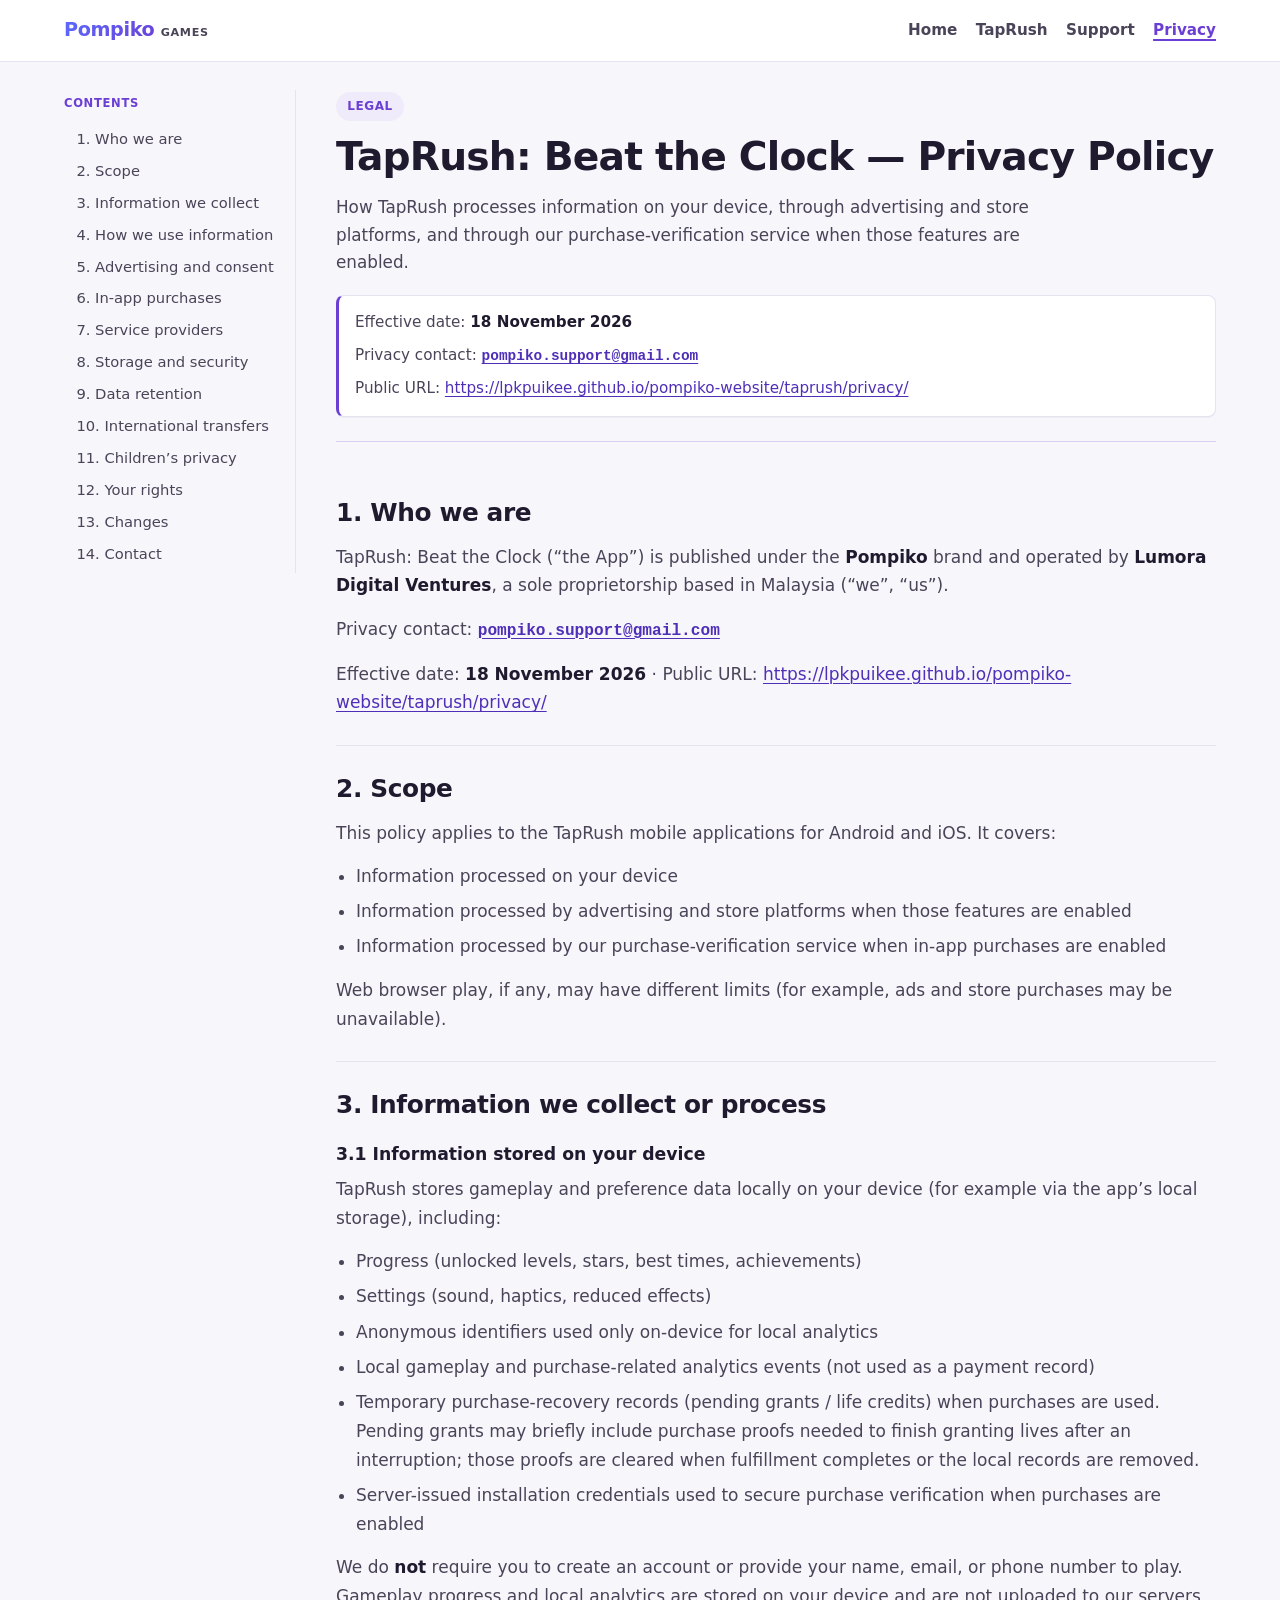
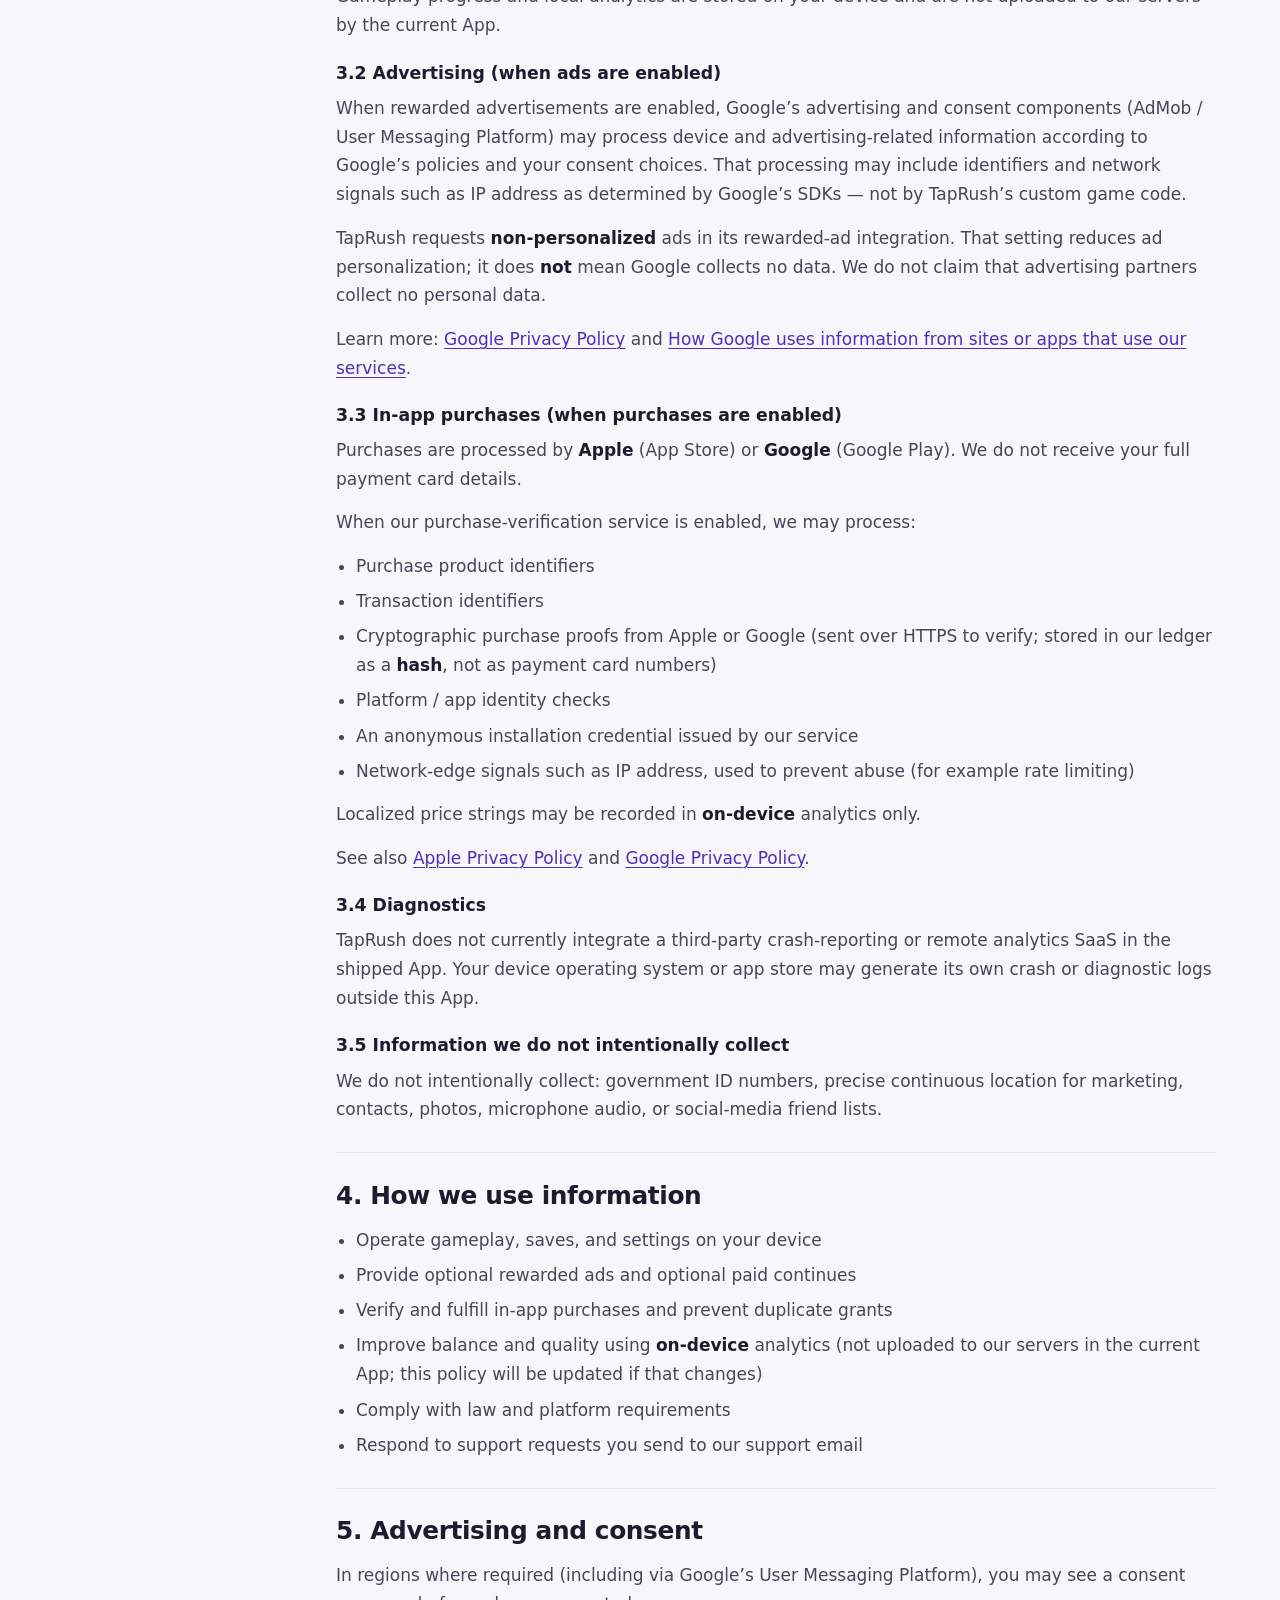
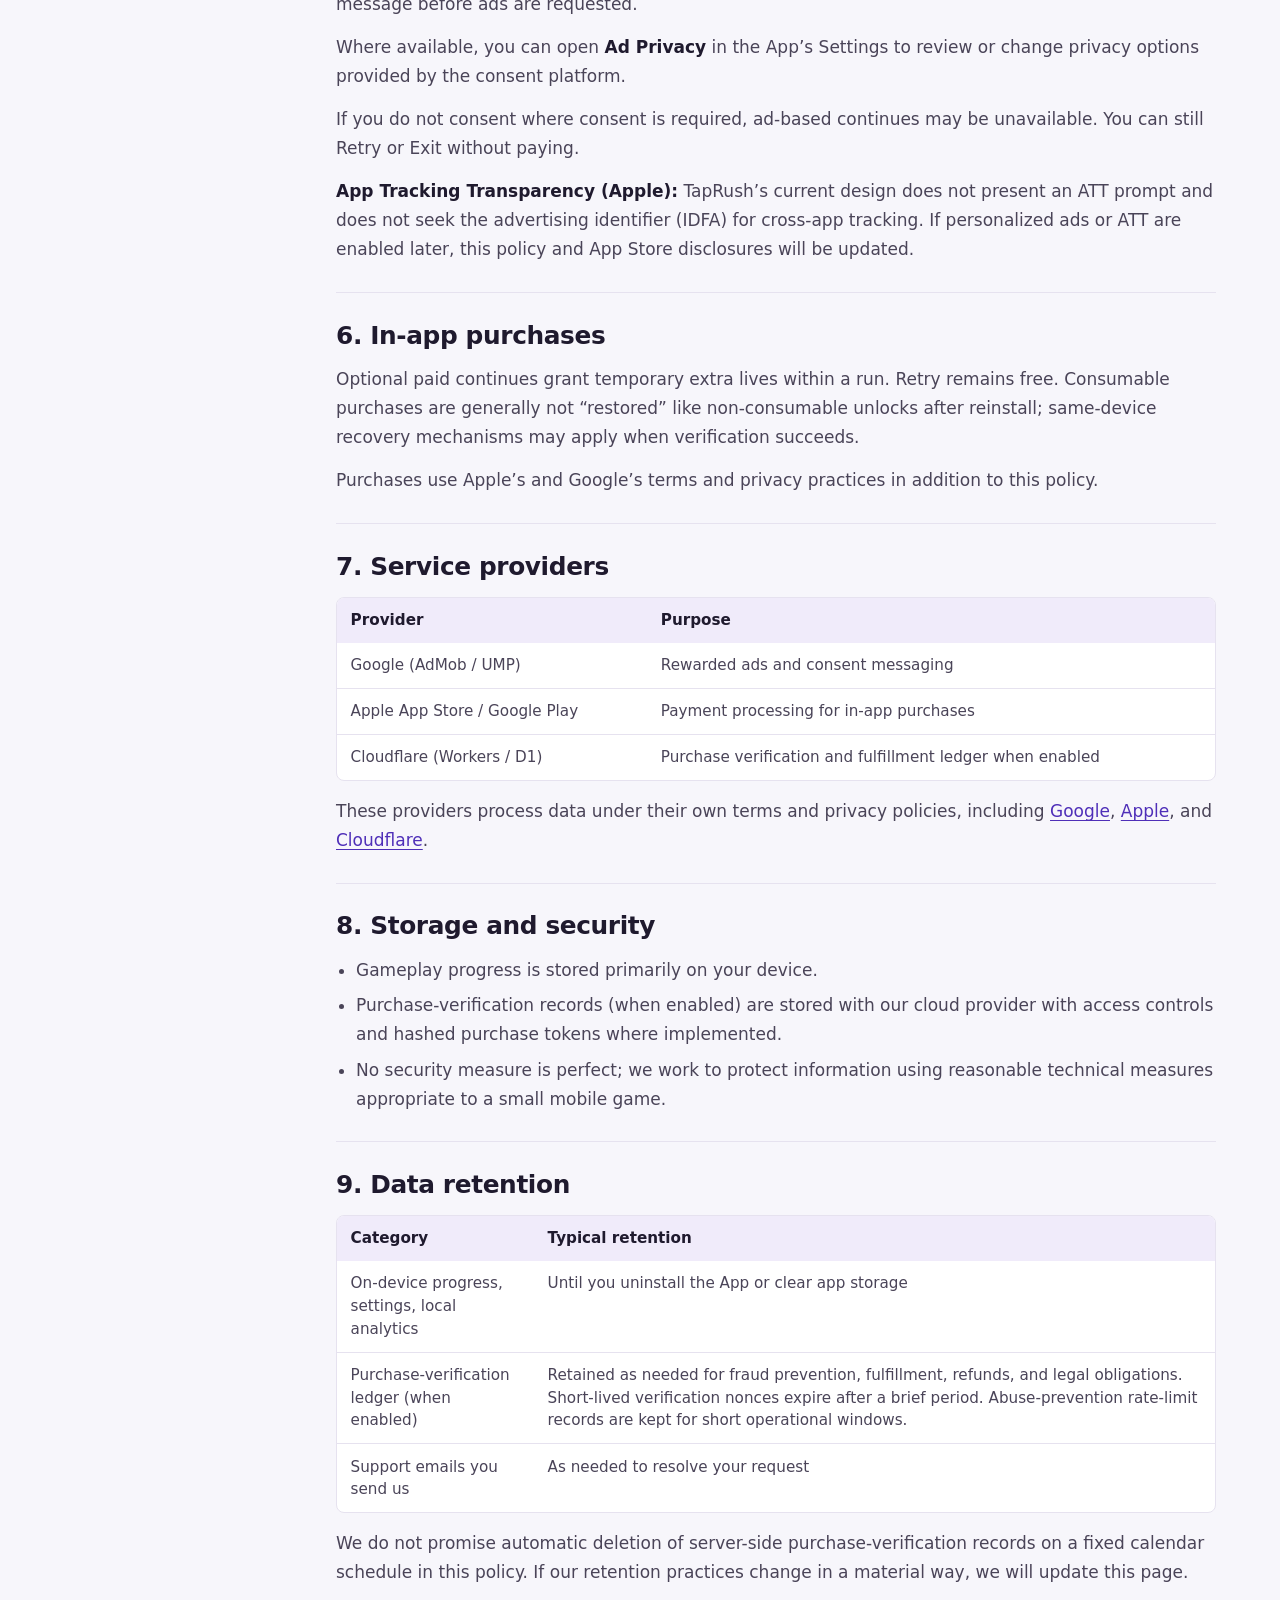
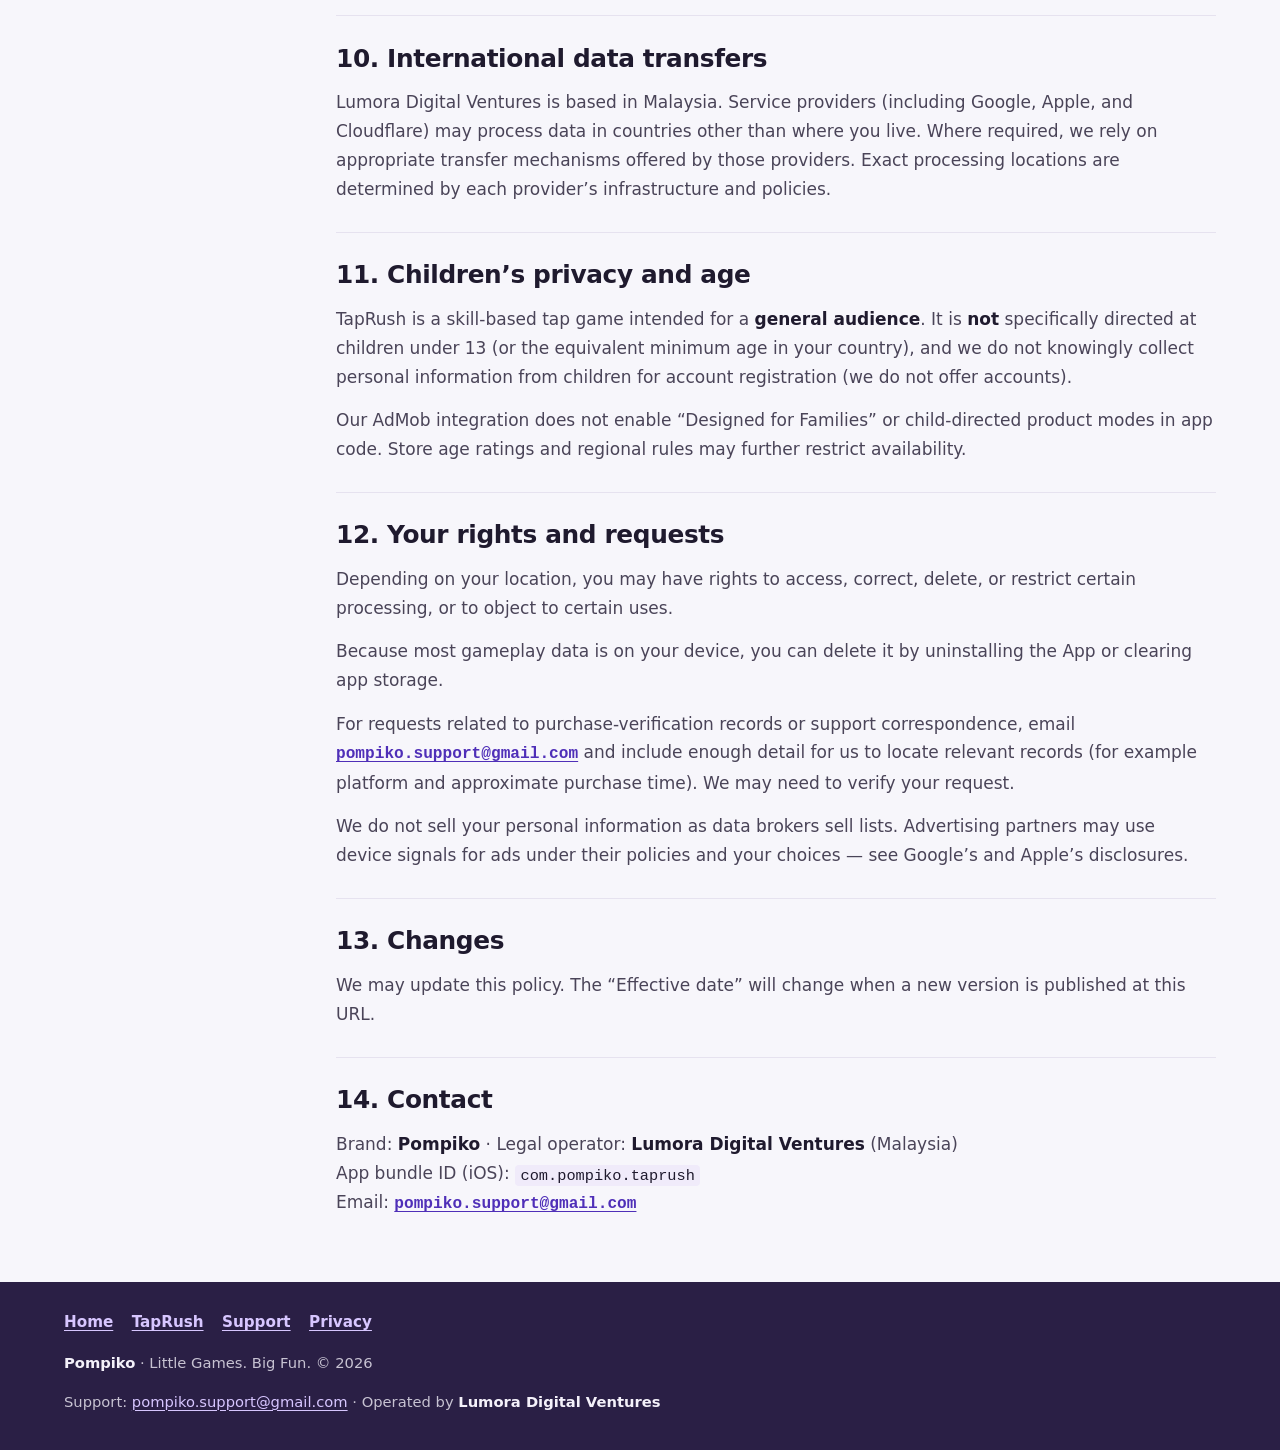
==== commit 18c17690: "Unify site design; add TapRush landing; update support" ====
--- a/taprush/privacy/index.html
+++ b/taprush/privacy/index.html
@@ -9,6 +9,7 @@
       content="Privacy Policy for TapRush: Beat the Clock — how Pompiko and Lumora Digital Ventures process information."
     />
     <meta name="theme-color" content="#6b3fd4" />
+    <link rel="canonical" href="https://lpkpuikee.github.io/pompiko-website/taprush/privacy/" />
     <link rel="icon" type="image/png" href="../../assets/img/favicon-48.png" />
     <link rel="apple-touch-icon" href="../../assets/img/taprush-icon-180.png" />
     <meta property="og:type" content="website" />
@@ -17,7 +18,7 @@
       property="og:description"
       content="Privacy disclosures for TapRush: Beat the Clock by Pompiko."
     />
-    <meta property="og:image" content="../../assets/img/taprush-icon-512.png" />
+    <meta property="og:image" content="https://lpkpuikee.github.io/pompiko-website/assets/img/taprush-icon-512.png" />
     <meta name="twitter:card" content="summary" />
     <link rel="stylesheet" href="../../assets/css/privacy.css" />
   </head>
@@ -29,7 +30,18 @@
           <span class="brand__mark">Pompiko</span>
           <span class="brand__tag">Games</span>
         </a>
-        <nav class="nav" aria-label="Primary">
+        <button
+          class="nav-toggle"
+          type="button"
+          aria-expanded="false"
+          aria-controls="primary-nav"
+          aria-label="Menu"
+        >
+          Menu
+        </button>
+        <nav class="nav" id="primary-nav" aria-label="Primary">
+          <a href="../../">Home</a>
+          <a href="../">TapRush</a>
           <a href="../support/">Support</a>
           <a href="./" aria-current="page">Privacy</a>
         </nav>
@@ -516,8 +528,9 @@
       <div class="site-footer__inner">
         <nav aria-label="Footer">
           <a href="../../">Home</a>
-          <a href="../support/">TapRush Support</a>
-          <a href="./">Privacy Policy</a>
+          <a href="../">TapRush</a>
+          <a href="../support/">Support</a>
+          <a href="./">Privacy</a>
         </nav>
         <p>
           <strong>Pompiko</strong> · Little Games. Big Fun.
--- a/assets/css/privacy.css
+++ b/assets/css/privacy.css
@@ -161,6 +161,52 @@
   text-underline-offset: 0.28em;
 }
 
+.nav-toggle {
+  display: none;
+}
+
+@media (max-width: 640px) {
+  .nav-toggle {
+    display: inline-flex;
+    align-items: center;
+    justify-content: center;
+    min-width: 2.5rem;
+    min-height: 2.5rem;
+    border: 1px solid var(--pp-border);
+    border-radius: 8px;
+    background: var(--pp-surface);
+    color: var(--pp-ink);
+    font-weight: 700;
+    cursor: pointer;
+  }
+
+  .nav {
+    display: none;
+    width: 100%;
+    flex-direction: column;
+    gap: 0.35rem;
+    padding: 0.35rem 0 0.65rem;
+  }
+
+  .site-header__inner {
+    flex-wrap: wrap;
+  }
+
+  .site-header.is-open .nav {
+    display: flex;
+  }
+
+  .nav a {
+    padding: 0.55rem 0.65rem;
+    border-radius: 8px;
+  }
+
+  .nav a[aria-current="page"] {
+    background: var(--pp-accent-soft);
+    text-decoration: none;
+  }
+}
+
 /* —— Main shell —— */
 .privacy-main {
   flex: 1;
